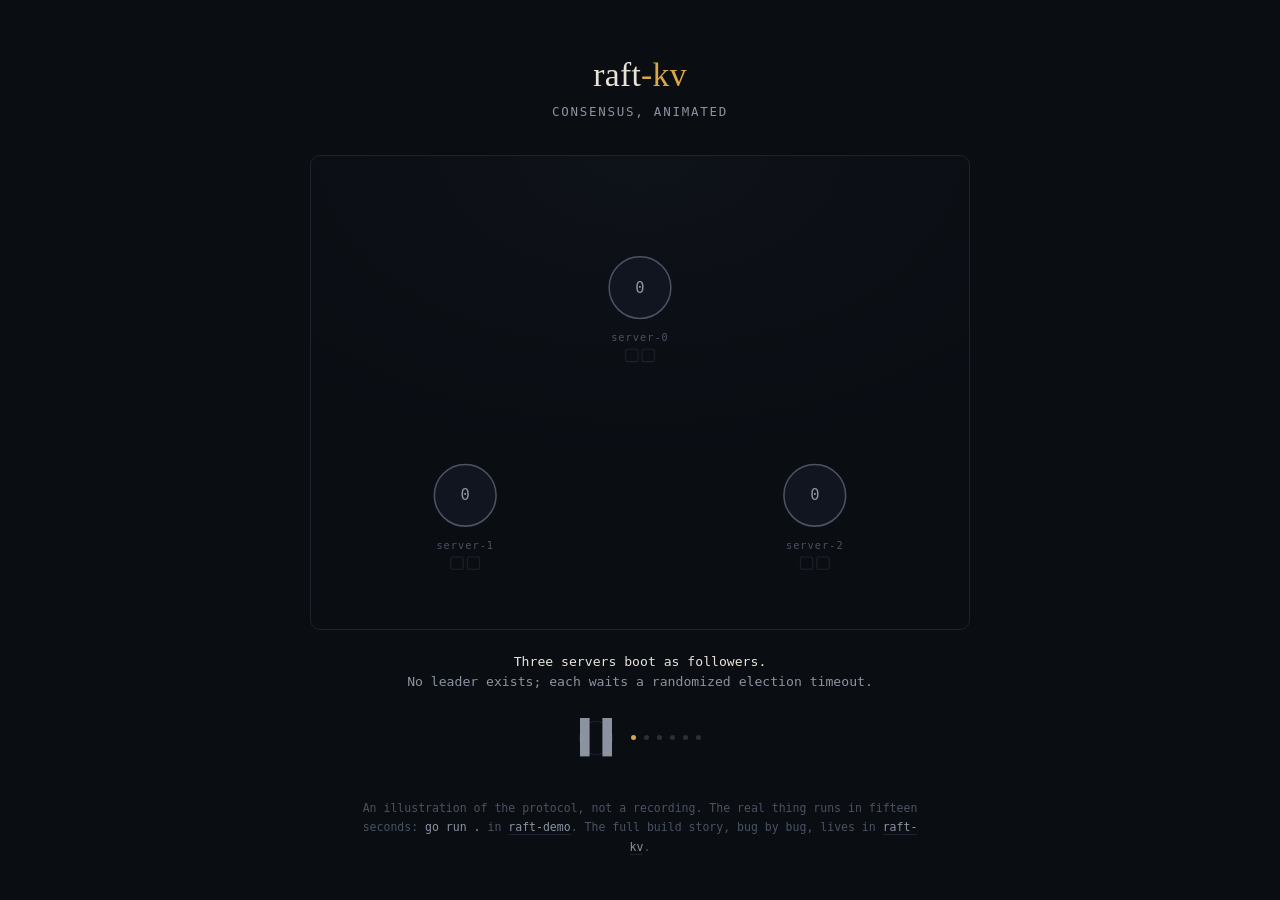
==== docs/index.html @ 9b370d71 "Add animated illustration page for GitHub Pages docs/index.html is a self-contained page (SVG, CSS, " ====
<!doctype html>
<html lang="en">
<head>
<meta charset="utf-8">
<meta name="viewport" content="width=device-width, initial-scale=1">
<title>raft-kv · consensus, animated</title>
<meta name="description" content="An animated illustration of the raft-kv project: leader election, log replication, failure, and recovery.">
<link rel="icon" href="data:image/svg+xml,%3Csvg xmlns='http://www.w3.org/2000/svg' viewBox='0 0 32 32'%3E%3Ccircle cx='16' cy='16' r='10' fill='none' stroke='%23d9a648' stroke-width='3'/%3E%3C/svg%3E">
<style>
  :root {
    --bg: #0a0d12;
    --ink: #e8e3d9;
    --muted: #8b93a1;
    --faint: #4a5361;
    --line: #1d232e;
    --gold: #d9a648;
    --blue: #7aa2c9;
    --red: #c96a5e;
    --serif: 'Charter', 'Iowan Old Style', 'Palatino', Georgia, serif;
    --mono: ui-monospace, 'SF Mono', 'Menlo', 'Cascadia Code', monospace;
  }
  * { margin: 0; padding: 0; box-sizing: border-box; }
  html { background: var(--bg); }
  body {
    min-height: 100vh;
    display: flex; flex-direction: column; align-items: center;
    color: var(--ink);
    font-family: var(--serif);
    padding: 3.5rem 1.25rem 2rem;
  }
  header { text-align: center; margin-bottom: 2.25rem; }
  h1 {
    font-size: 2.1rem; font-weight: 500; letter-spacing: .01em;
  }
  h1 .kv { color: var(--gold); }
  .sub {
    margin-top: .6rem;
    font-family: var(--mono); font-size: .78rem;
    color: var(--muted); letter-spacing: .14em; text-transform: uppercase;
  }
  main { width: 100%; max-width: 660px; }
  figure {
    border: 1px solid var(--line); border-radius: 10px;
    background: radial-gradient(120% 100% at 50% 0%, #0e1219 0%, var(--bg) 70%);
    overflow: hidden;
  }
  svg { display: block; width: 100%; height: auto; }

  #narration {
    font-family: var(--mono); font-size: .82rem; line-height: 1.55;
    color: var(--muted);
    min-height: 3.9em;
    margin: 1.4rem .25rem 0;
    text-align: center;
    transition: opacity .35s ease;
  }
  #narration strong { color: var(--ink); font-weight: 500; }

  #controls {
    display: flex; align-items: center; justify-content: center;
    gap: 1.1rem; margin-top: 1.1rem;
  }
  #playpause {
    appearance: none; background: none;
    border: 1px solid var(--line); border-radius: 999px;
    width: 34px; height: 34px; cursor: pointer;
    color: var(--muted); display: grid; place-items: center;
    transition: color .2s, border-color .2s;
  }
  #playpause:hover { color: var(--ink); border-color: var(--faint); }
  #scenes { display: flex; gap: .5rem; }
  .scene-dot {
    width: 5px; height: 5px; border-radius: 50%;
    background: var(--faint); opacity: .5; transition: all .3s;
  }
  .scene-dot.on { background: var(--gold); opacity: 1; }

  footer {
    margin-top: 2.75rem; max-width: 560px; text-align: center;
    font-family: var(--mono); font-size: .72rem; line-height: 1.7;
    color: var(--faint);
  }
  footer a { color: var(--muted); text-decoration: none; border-bottom: 1px solid var(--line); }
  footer a:hover { color: var(--ink); }
  footer code { color: var(--muted); }

  /* ---- stage ---- */
  text { font-family: var(--mono); }
  .node circle.body {
    fill: #101520; stroke: var(--faint); stroke-width: 1.5;
    transition: stroke .4s, fill .4s, opacity .4s;
  }
  .node .term { fill: var(--muted); font-size: 15px; transition: fill .4s; }
  .node .name { fill: var(--faint); font-size: 10px; letter-spacing: .1em; }
  .node.candidate circle.body { stroke: var(--gold); stroke-dasharray: 4 5; }
  .node.leader circle.body { stroke: var(--gold); stroke-width: 2; fill: #1a1610; }
  .node.leader .term { fill: var(--gold); }
  .node.dead { opacity: .28; }
  .node.dead circle.body { stroke: var(--red); stroke-dasharray: 2 4; }

  .slot {
    fill: none; stroke: var(--line); stroke-width: 1;
    transition: fill .5s, stroke .5s;
  }
  .slot.appended { stroke: var(--muted); }
  .slot.committed { fill: var(--gold); stroke: var(--gold); fill-opacity: .85; }

  .pulse {
    fill: none; stroke: var(--gold); stroke-width: 1;
    animation: pulse 1.4s ease-out forwards;
    pointer-events: none;
  }
  @keyframes pulse {
    from { r: 30; opacity: .45; }
    to   { r: 58; opacity: 0; }
  }
  .flash-red circle.body { stroke: var(--red) !important; }
</style>
</head>
<body>

<header>
  <h1>raft<span class="kv">-kv</span></h1>
  <p class="sub">consensus, animated</p>
</header>

<main>
  <figure aria-label="Animated diagram of a three-server Raft cluster">
    <svg id="stage" viewBox="0 0 640 460" role="img"></svg>
  </figure>
  <p id="narration" aria-live="polite"></p>
  <div id="controls">
    <button id="playpause" aria-label="Pause animation"></button>
    <div id="scenes" aria-hidden="true"></div>
  </div>
</main>

<footer>
  <p>An illustration of the protocol, not a recording. The real thing runs
  in fifteen seconds: <code>go&nbsp;run&nbsp;.</code> in
  <a href="https://github.com/DahalAb1/raft-demo">raft-demo</a>.
  The full build story, bug by bug, lives in
  <a href="https://github.com/DahalAb1/raft-kv">raft-kv</a>.</p>
</footer>

<script>
"use strict";
const SVG = "http://www.w3.org/2000/svg";
const stage = document.getElementById("stage");
const narration = document.getElementById("narration");
const btn = document.getElementById("playpause");
const sceneBox = document.getElementById("scenes");

const N_SCENES = 6;
const NODES = [
  { name: "server-0", x: 320, y: 128 },
  { name: "server-1", x: 150, y: 330 },
  { name: "server-2", x: 490, y: 330 },
];
const CLIENT = { x: 36, y: 128 };

function el(tag, attrs, parent) {
  const e = document.createElementNS(SVG, tag);
  for (const k in attrs) e.setAttribute(k, attrs[k]);
  (parent || stage).appendChild(e);
  return e;
}

/* ---- build the scene ---- */
const nodes = NODES.map((n, i) => {
  const g = el("g", { class: "node" });
  el("circle", { class: "body", cx: n.x, cy: n.y, r: 30 }, g);
  const term = el("text", { class: "term", x: n.x, y: n.y + 5, "text-anchor": "middle" }, g);
  term.textContent = "0";
  const name = el("text", { class: "name", x: n.x, y: n.y + 52, "text-anchor": "middle" }, g);
  name.textContent = n.name;
  const slots = [];
  for (let s = 0; s < 2; s++) {
    slots.push(el("rect", {
      class: "slot", x: n.x - 14 + s * 16, y: n.y + 60, width: 12, height: 12, rx: 2,
    }, g));
  }
  return { ...n, g, termEl: term, slots, id: i };
});

/* ---- state helpers ---- */
function setRole(i, role) { nodes[i].g.setAttribute("class", "node " + role); }
function setTerm(i, t) { nodes[i].termEl.textContent = t; }
function setSlot(i, s, state) { nodes[i].slots[s].setAttribute("class", "slot " + state); }
function resetAll() {
  nodes.forEach((n, i) => {
    setRole(i, ""); setTerm(i, 0);
    n.slots.forEach((_, s) => setSlot(i, s, ""));
  });
}
function pulse(i) {
  const p = el("circle", { class: "pulse", cx: nodes[i].x, cy: nodes[i].y, r: 30 });
  setTimeout(() => p.remove(), 1500);
}

/* ---- timing, pause, reduced motion ---- */
let paused = false;
const reduced = matchMedia("(prefers-reduced-motion: reduce)").matches;
function drawButton() {
  btn.innerHTML = paused
    ? '<svg width="11" height="12" viewBox="0 0 11 12"><path d="M1 1 L10 6 L1 11 Z" fill="currentColor"/></svg>'
    : '<svg width="10" height="12" viewBox="0 0 10 12"><rect width="3" height="12" fill="currentColor"/><rect x="7" width="3" height="12" fill="currentColor"/></svg>';
  btn.setAttribute("aria-label", paused ? "Play animation" : "Pause animation");
}
btn.addEventListener("click", () => { paused = !paused; drawButton(); });
if (reduced) paused = true;
drawButton();

const frame = () => new Promise(requestAnimationFrame);
async function gate() { while (paused) await frame(); }
async function sleep(ms) {
  await gate();
  const t0 = performance.now();
  let elapsed = 0, last = t0;
  while (elapsed < ms) {
    await frame();
    const now = performance.now();
    if (!paused) elapsed += now - last;
    last = now;
  }
}

/* ---- message dots ---- */
async function dot(from, to, opts = {}) {
  const d = el("circle", {
    r: opts.big ? 5.5 : 4,
    fill: opts.color || "var(--blue)",
    cx: from.x, cy: from.y, opacity: 0,
  });
  const dur = opts.dur || 620;
  const t0 = performance.now();
  let p = 0, last = t0;
  while (p < 1) {
    await frame();
    const now = performance.now();
    if (!paused) p = Math.min(1, p + (now - last) / dur);
    last = now;
    const e = p < .5 ? 2 * p * p : 1 - Math.pow(-2 * p + 2, 2) / 2; // easeInOutQuad
    d.setAttribute("cx", from.x + (to.x - from.x) * e);
    d.setAttribute("cy", from.y + (to.y - from.y) * e);
    d.setAttribute("opacity", Math.min(1, Math.min(p, 1 - p) * 8));
  }
  d.remove();
}
const toAll = (from, others, opts) => Promise.all(others.map(i => dot(from, nodes[i], opts)));

/* ---- narration & progress ---- */
const dots = [];
for (let i = 0; i < N_SCENES; i++) {
  const d = document.createElement("div");
  d.className = "scene-dot"; sceneBox.appendChild(d); dots.push(d);
}
async function narrate(html, sceneIdx) {
  narration.style.opacity = 0;
  await sleep(320);
  narration.innerHTML = html;
  if (sceneIdx !== undefined) dots.forEach((d, i) => d.className = "scene-dot" + (i <= sceneIdx ? " on" : ""));
  narration.style.opacity = 1;
}

/* ---- heartbeats during "idle" stretches ---- */
async function heartbeats(leader, others, rounds) {
  for (let r = 0; r < rounds; r++) {
    pulse(leader);
    await toAll(nodes[leader], others, { dur: 480 });
    await sleep(420);
  }
}

/* ---- the six scenes ---- */
async function run() {
  for (;;) {
    resetAll();

    await narrate("<strong>Three servers boot as followers.</strong><br>No leader exists; each waits a randomized election timeout.", 0);
    await sleep(2600);

    await narrate("<strong>server-0's timer fires first.</strong><br>It becomes a candidate for term 1 and asks the others for votes.", 1);
    setRole(0, "candidate"); setTerm(0, 1); pulse(0);
    await sleep(700);
    await toAll(nodes[0], [1, 2]);
    setTerm(1, 1); setTerm(2, 1);
    await Promise.all([dot(nodes[1], nodes[0]), dot(nodes[2], nodes[0])]);
    setRole(0, "leader");
    await narrate("<strong>A majority votes yes: server-0 leads term 1.</strong><br>Heartbeats now keep the followers' timers quiet.", 1);
    await heartbeats(0, [1, 2], 2);

    await narrate('<strong>A client writes: Put("answer", "42", version 0).</strong><br>The leader appends the entry and replicates it.', 2);
    await dot(CLIENT, nodes[0], { color: "var(--gold)", big: true });
    setSlot(0, 0, "appended");
    await sleep(350);
    await toAll(nodes[0], [1, 2]);
    setSlot(1, 0, "appended"); setSlot(2, 0, "appended");
    await Promise.all([dot(nodes[1], nodes[0]), dot(nodes[2], nodes[0])]);
    [0, 1, 2].forEach(i => setSlot(i, 0, "committed"));
    await narrate("<strong>A majority holds the entry: it is committed.</strong><br>Only now is it applied and the client answered OK.", 2);
    await dot(nodes[0], CLIENT, { color: "var(--gold)", big: true });
    await sleep(1400);

    await narrate('<strong>A second write still claims version 0.</strong><br>The key is at version 1 now: the store refuses with ErrVersion.', 3);
    await dot(CLIENT, nodes[0], { color: "var(--gold)", big: true });
    nodes[0].g.classList.add("flash-red");
    await sleep(600);
    nodes[0].g.classList.remove("flash-red");
    await dot(nodes[0], CLIENT, { color: "var(--red)", big: true });
    await narrate("Versioned writes are compare-and-swap: a stale write is<br>rejected instead of silently clobbering newer state.", 3);
    await sleep(2300);

    await narrate("<strong>The leader dies.</strong><br>Heartbeats stop; the survivors' election timers start draining.", 4);
    setRole(0, "dead");
    await sleep(2000);
    setRole(1, "candidate"); setTerm(1, 2); pulse(1);
    await narrate("<strong>server-1 times out first and campaigns for term 2.</strong><br>Two of three servers are a majority; the cluster moves on.", 4);
    await dot(nodes[1], nodes[2]);
    setTerm(2, 2);
    await dot(nodes[2], nodes[1]);
    setRole(1, "leader");
    await narrate("<strong>server-1 leads term 2. The data survived:</strong><br>the committed entry lives on a majority, so no election can lose it.", 4);
    await heartbeats(1, [2], 2);

    await narrate("<strong>The dead server restarts from its own disk.</strong><br>Term, vote, and log were persisted before every reply it ever sent.", 5);
    setRole(0, ""); setTerm(0, 2);
    await sleep(900);
    await dot(nodes[1], nodes[0]);
    setSlot(0, 1, "appended"); setSlot(1, 1, "appended"); setSlot(2, 1, "appended");
    await dot(nodes[0], nodes[1]);
    [0, 1, 2].forEach(i => setSlot(i, 1, "committed"));
    await narrate("<strong>It replays the log and catches up as a follower.</strong><br>One crash, one election, one restart; the store never lied.", 5);
    await heartbeats(1, [0, 2], 2);
    await sleep(1800);

    await narrate("Replaying from the top.");
    await sleep(1200);
  }
}
run();
</script>
</body>
</html>
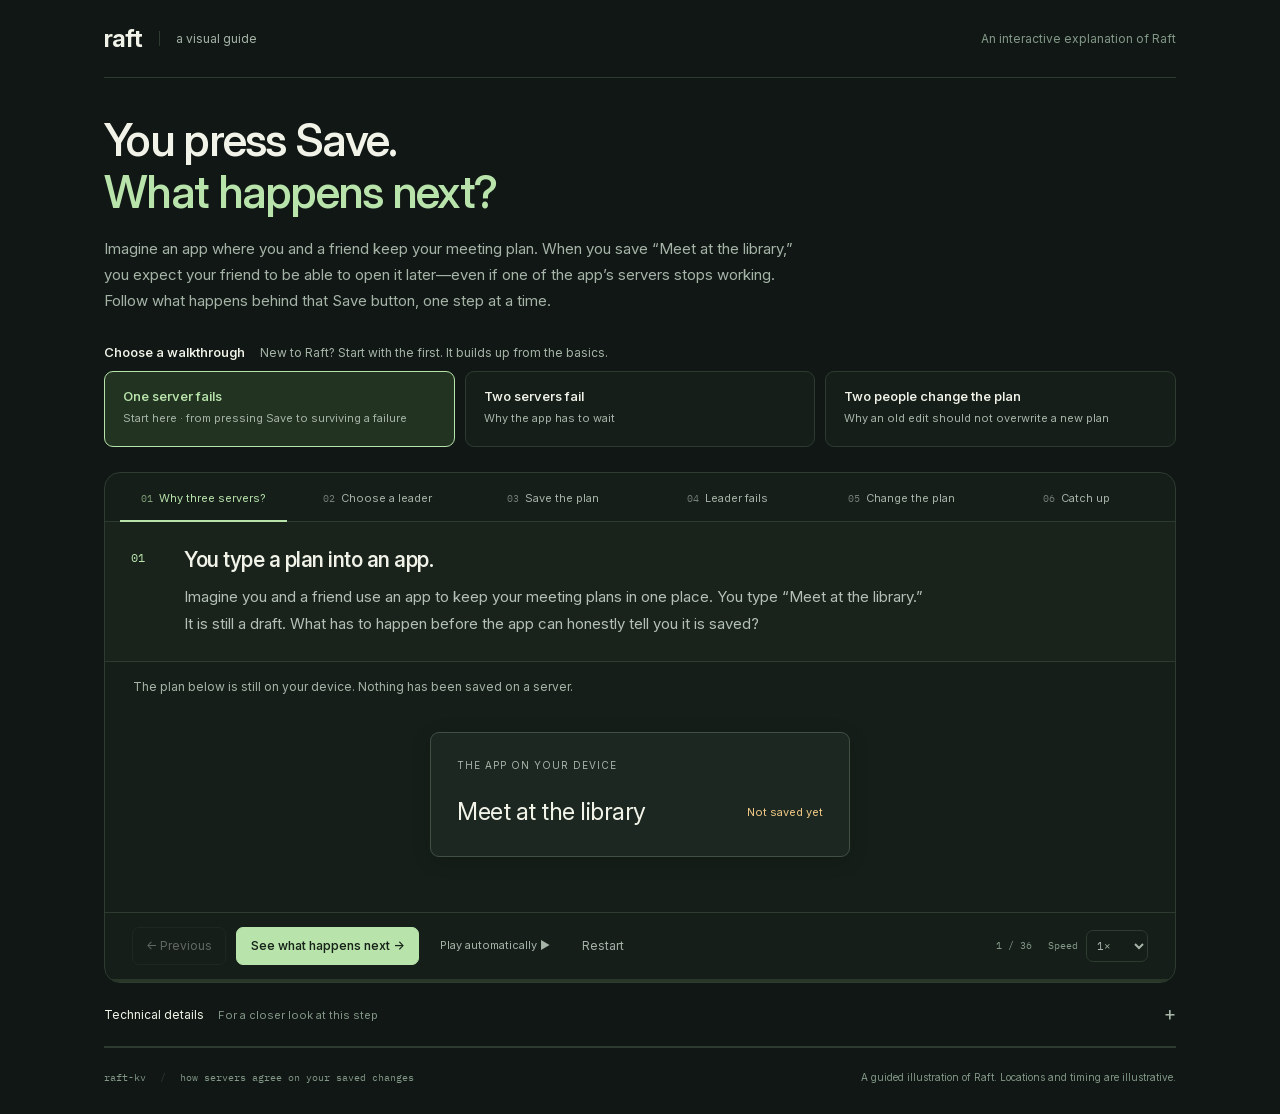
==== commit 9e70867d: "Redesigned Raft demo page with progressive walkthrough" ====
--- a/docs/index.html
+++ b/docs/index.html
@@ -3,342 +3,64 @@
 <head>
 <meta charset="utf-8">
 <meta name="viewport" content="width=device-width, initial-scale=1">
-<title>raft-kv · consensus, animated</title>
-<meta name="description" content="An animated illustration of the raft-kv project: leader election, log replication, failure, and recovery.">
-<link rel="icon" href="data:image/svg+xml,%3Csvg xmlns='http://www.w3.org/2000/svg' viewBox='0 0 32 32'%3E%3Ccircle cx='16' cy='16' r='10' fill='none' stroke='%23d9a648' stroke-width='3'/%3E%3C/svg%3E">
-<style>
-  :root {
-    --bg: #0a0d12;
-    --ink: #e8e3d9;
-    --muted: #8b93a1;
-    --faint: #4a5361;
-    --line: #1d232e;
-    --gold: #d9a648;
-    --blue: #7aa2c9;
-    --red: #c96a5e;
-    --serif: 'Charter', 'Iowan Old Style', 'Palatino', Georgia, serif;
-    --mono: ui-monospace, 'SF Mono', 'Menlo', 'Cascadia Code', monospace;
-  }
-  * { margin: 0; padding: 0; box-sizing: border-box; }
-  html { background: var(--bg); }
-  body {
-    min-height: 100vh;
-    display: flex; flex-direction: column; align-items: center;
-    color: var(--ink);
-    font-family: var(--serif);
-    padding: 3.5rem 1.25rem 2rem;
-  }
-  header { text-align: center; margin-bottom: 2.25rem; }
-  h1 {
-    font-size: 2.1rem; font-weight: 500; letter-spacing: .01em;
-  }
-  h1 .kv { color: var(--gold); }
-  .sub {
-    margin-top: .6rem;
-    font-family: var(--mono); font-size: .78rem;
-    color: var(--muted); letter-spacing: .14em; text-transform: uppercase;
-  }
-  main { width: 100%; max-width: 660px; }
-  figure {
-    border: 1px solid var(--line); border-radius: 10px;
-    background: radial-gradient(120% 100% at 50% 0%, #0e1219 0%, var(--bg) 70%);
-    overflow: hidden;
-  }
-  svg { display: block; width: 100%; height: auto; }
-
-  #narration {
-    font-family: var(--mono); font-size: .82rem; line-height: 1.55;
-    color: var(--muted);
-    min-height: 3.9em;
-    margin: 1.4rem .25rem 0;
-    text-align: center;
-    transition: opacity .35s ease;
-  }
-  #narration strong { color: var(--ink); font-weight: 500; }
-
-  #controls {
-    display: flex; align-items: center; justify-content: center;
-    gap: 1.1rem; margin-top: 1.1rem;
-  }
-  #playpause {
-    appearance: none; background: none;
-    border: 1px solid var(--line); border-radius: 999px;
-    width: 34px; height: 34px; cursor: pointer;
-    color: var(--muted); display: grid; place-items: center;
-    transition: color .2s, border-color .2s;
-  }
-  #playpause:hover { color: var(--ink); border-color: var(--faint); }
-  #scenes { display: flex; gap: .5rem; }
-  .scene-dot {
-    width: 5px; height: 5px; border-radius: 50%;
-    background: var(--faint); opacity: .5; transition: all .3s;
-  }
-  .scene-dot.on { background: var(--gold); opacity: 1; }
-
-  footer {
-    margin-top: 2.75rem; max-width: 560px; text-align: center;
-    font-family: var(--mono); font-size: .72rem; line-height: 1.7;
-    color: var(--faint);
-  }
-  footer a { color: var(--muted); text-decoration: none; border-bottom: 1px solid var(--line); }
-  footer a:hover { color: var(--ink); }
-  footer code { color: var(--muted); }
-
-  /* ---- stage ---- */
-  text { font-family: var(--mono); }
-  .node circle.body {
-    fill: #101520; stroke: var(--faint); stroke-width: 1.5;
-    transition: stroke .4s, fill .4s, opacity .4s;
-  }
-  .node .term { fill: var(--muted); font-size: 15px; transition: fill .4s; }
-  .node .name { fill: var(--faint); font-size: 10px; letter-spacing: .1em; }
-  .node.candidate circle.body { stroke: var(--gold); stroke-dasharray: 4 5; }
-  .node.leader circle.body { stroke: var(--gold); stroke-width: 2; fill: #1a1610; }
-  .node.leader .term { fill: var(--gold); }
-  .node.dead { opacity: .28; }
-  .node.dead circle.body { stroke: var(--red); stroke-dasharray: 2 4; }
-
-  .slot {
-    fill: none; stroke: var(--line); stroke-width: 1;
-    transition: fill .5s, stroke .5s;
-  }
-  .slot.appended { stroke: var(--muted); }
-  .slot.committed { fill: var(--gold); stroke: var(--gold); fill-opacity: .85; }
-
-  .pulse {
-    fill: none; stroke: var(--gold); stroke-width: 1;
-    animation: pulse 1.4s ease-out forwards;
-    pointer-events: none;
-  }
-  @keyframes pulse {
-    from { r: 30; opacity: .45; }
-    to   { r: 58; opacity: 0; }
-  }
-  .flash-red circle.body { stroke: var(--red) !important; }
-</style>
+<meta name="theme-color" content="#101714">
+<meta name="description" content="Can your saved meeting plan survive a server failure? Follow Raft through leader election, agreement, failure, and recovery.">
+<title>Raft — will your saved plan survive?</title>
+<link rel="icon" href="./assets/favicon.svg" type="image/svg+xml">
+<link rel="preload" href="./assets/inter-variable.woff2" as="font" type="font/woff2" crossorigin>
+<link rel="stylesheet" href="./style.css">
+<script type="module" src="./app.mjs"></script>
 </head>
 <body>
+<a class="skip-link" href="#demo">Skip to the demo</a>
+<div class="page">
+<header class="masthead">
+<a class="wordmark" href="#" aria-label="Raft, back to top">raft<span class="wordmark-sub">a visual guide</span></a>
+<span class="masthead-note">An interactive explanation of Raft</span>
+</header>
+<main>
+<section class="intro" aria-labelledby="page-title">
+<div><h1 id="page-title">You press Save.<br><span>What happens next?</span></h1>
+<p class="intro-copy">Imagine an app where you and a friend keep your meeting plan. When you save “Meet at the library,” you expect your friend to be able to open it later—even if one of the app’s servers stops working. Follow what happens behind that Save button, one step at a time.</p></div>
+</section>
+<section class="scenario-picker" aria-labelledby="scenario-title">
+<div class="scenario-picker-heading"><h2 id="scenario-title">Choose a walkthrough</h2><p>New to Raft? Start with the first. It builds up from the basics.</p></div>
+<div class="scenario-options">
+<button class="scenario-option" data-scenario="story" aria-pressed="true"><span>One server fails</span><small>Start here · from pressing Save to surviving a failure</small></button>
+<button class="scenario-option" data-scenario="quorum" aria-pressed="false"><span>Two servers fail</span><small>Why the app has to wait</small></button>
+<button class="scenario-option" data-scenario="version" aria-pressed="false"><span>Two people change the plan</span><small>Why an old edit should not overwrite a new plan</small></button>
+</div>
+</section>
+<section id="demo" class="demo" aria-label="Interactive three-server Raft demonstration">
+<nav class="chapters" id="chapters" aria-label="Story chapters"></nav>
+<div class="story-copy" aria-live="polite" aria-atomic="true">
+<div class="step-number" id="step-number">01</div>
+<div class="story-text"><h2 id="step-title">You type a plan into an app.</h2><p id="step-text">Imagine you and a friend use an app to keep your meeting plans in one place. You type “Meet at the library.” It is still a draft. What has to happen before the app can honestly tell you it is saved?</p></div>
+<div class="agreement" id="agreement"><span id="agreement-label">MAJORITY RULE</span><strong id="agreement-value">2 of 3</strong><span id="agreement-note">servers must agree</span></div>
+</div>
+<div class="stage-top"><div class="scenario-heading"><span class="stage-label" id="scenario-label">MEET THE SERVERS</span><button id="back-to-story" class="back-to-story" hidden>← Back to story</button></div><span class="availability" id="availability">3 of 3 online · majority needs 2</span></div>
+<p class="reading-guide" id="reading-guide">The plan below is still on your device. Nothing has been saved on a server.</p>
+<div class="network" id="network" aria-label="Three servers in illustrative locations">
+<img class="map" src="./assets/map.svg" alt="" aria-hidden="true">
+<div class="client" id="client"><span class="client-label">THE APP ON YOUR DEVICE</span><span class="client-request" id="client-request">Meet at the library</span><span class="client-status" id="client-status">Not saved yet</span></div>
+<svg class="connections" id="connections" aria-hidden="true"><defs><marker id="arrow" viewBox="0 0 10 10" refX="8" refY="5" markerWidth="6" markerHeight="6" orient="auto-start-reverse"><path d="M 0 1 L 8 5 L 0 9" fill="none" stroke="currentColor" stroke-width="1.5"/></marker></defs><g id="routes"></g></svg>
+<div class="servers" id="servers"></div>
+<div class="message-caption" id="message-caption" aria-hidden="true"></div>
+</div>
+<div class="playback">
+<div class="playback-buttons"><button class="icon-button" id="previous" aria-label="Previous step" title="Previous step">← Previous</button><button class="primary-button" id="next" aria-label="Next step">See what happens next →</button><button class="text-button" id="play">Play automatically <span aria-hidden="true">▶</span></button><button class="text-button" id="restart">Restart</button></div>
+<div class="playback-meta"><span id="position"></span><label class="speed-label">Speed <select id="speed" aria-label="Playback speed"><option value="1">1×</option><option value="1.5">1.5×</option><option value="2">2×</option></select></label></div>
+</div>
+<div class="timeline" id="timeline" role="progressbar" aria-label="Story progress" aria-valuemin="0" aria-valuemax="100" aria-valuenow="0"><div id="progress"></div></div>
+<noscript><p class="noscript">This guided demo needs JavaScript. Servers first elect a leader. Two of three servers must agree before a new plan is confirmed. After a leader fails, the other two elect a replacement; the returning server catches up from the agreed log.</p></noscript>
+</section>
+<details class="technical" id="technical">
+<summary>Technical details <span>For a closer look at this step</span><b aria-hidden="true">+</b></summary>
+<div class="technical-content"><p id="technical-note"></p><div class="log-grid" id="logs"></div><p class="log-legend"><span class="log-sample stored"></span>Stored, not applied <span class="log-sample applied"></span>Applied to this server’s value</p></div>
+</details>
 
-<header>
-  <h1>raft<span class="kv">-kv</span></h1>
-  <p class="sub">consensus, animated</p>
-</header>
-
-<main>
-  <figure aria-label="Animated diagram of a three-server Raft cluster">
-    <svg id="stage" viewBox="0 0 640 460" role="img"></svg>
-  </figure>
-  <p id="narration" aria-live="polite"></p>
-  <div id="controls">
-    <button id="playpause" aria-label="Pause animation"></button>
-    <div id="scenes" aria-hidden="true"></div>
-  </div>
 </main>
-
-<footer>
-  <p>An illustration of the protocol, not a recording. The real thing runs
-  in fifteen seconds: <code>go&nbsp;run&nbsp;.</code> in
-  <a href="https://github.com/DahalAb1/raft-demo">raft-demo</a>.
-  The full build story, bug by bug, lives in
-  <a href="https://github.com/DahalAb1/raft-kv">raft-kv</a>.</p>
-</footer>
-
-<script>
-"use strict";
-const SVG = "http://www.w3.org/2000/svg";
-const stage = document.getElementById("stage");
-const narration = document.getElementById("narration");
-const btn = document.getElementById("playpause");
-const sceneBox = document.getElementById("scenes");
-
-const N_SCENES = 6;
-const NODES = [
-  { name: "server-0", x: 320, y: 128 },
-  { name: "server-1", x: 150, y: 330 },
-  { name: "server-2", x: 490, y: 330 },
-];
-const CLIENT = { x: 36, y: 128 };
-
-function el(tag, attrs, parent) {
-  const e = document.createElementNS(SVG, tag);
-  for (const k in attrs) e.setAttribute(k, attrs[k]);
-  (parent || stage).appendChild(e);
-  return e;
-}
-
-/* ---- build the scene ---- */
-const nodes = NODES.map((n, i) => {
-  const g = el("g", { class: "node" });
-  el("circle", { class: "body", cx: n.x, cy: n.y, r: 30 }, g);
-  const term = el("text", { class: "term", x: n.x, y: n.y + 5, "text-anchor": "middle" }, g);
-  term.textContent = "0";
-  const name = el("text", { class: "name", x: n.x, y: n.y + 52, "text-anchor": "middle" }, g);
-  name.textContent = n.name;
-  const slots = [];
-  for (let s = 0; s < 2; s++) {
-    slots.push(el("rect", {
-      class: "slot", x: n.x - 14 + s * 16, y: n.y + 60, width: 12, height: 12, rx: 2,
-    }, g));
-  }
-  return { ...n, g, termEl: term, slots, id: i };
-});
-
-/* ---- state helpers ---- */
-function setRole(i, role) { nodes[i].g.setAttribute("class", "node " + role); }
-function setTerm(i, t) { nodes[i].termEl.textContent = t; }
-function setSlot(i, s, state) { nodes[i].slots[s].setAttribute("class", "slot " + state); }
-function resetAll() {
-  nodes.forEach((n, i) => {
-    setRole(i, ""); setTerm(i, 0);
-    n.slots.forEach((_, s) => setSlot(i, s, ""));
-  });
-}
-function pulse(i) {
-  const p = el("circle", { class: "pulse", cx: nodes[i].x, cy: nodes[i].y, r: 30 });
-  setTimeout(() => p.remove(), 1500);
-}
-
-/* ---- timing, pause, reduced motion ---- */
-let paused = false;
-const reduced = matchMedia("(prefers-reduced-motion: reduce)").matches;
-function drawButton() {
-  btn.innerHTML = paused
-    ? '<svg width="11" height="12" viewBox="0 0 11 12"><path d="M1 1 L10 6 L1 11 Z" fill="currentColor"/></svg>'
-    : '<svg width="10" height="12" viewBox="0 0 10 12"><rect width="3" height="12" fill="currentColor"/><rect x="7" width="3" height="12" fill="currentColor"/></svg>';
-  btn.setAttribute("aria-label", paused ? "Play animation" : "Pause animation");
-}
-btn.addEventListener("click", () => { paused = !paused; drawButton(); });
-if (reduced) paused = true;
-drawButton();
-
-const frame = () => new Promise(requestAnimationFrame);
-async function gate() { while (paused) await frame(); }
-async function sleep(ms) {
-  await gate();
-  const t0 = performance.now();
-  let elapsed = 0, last = t0;
-  while (elapsed < ms) {
-    await frame();
-    const now = performance.now();
-    if (!paused) elapsed += now - last;
-    last = now;
-  }
-}
-
-/* ---- message dots ---- */
-async function dot(from, to, opts = {}) {
-  const d = el("circle", {
-    r: opts.big ? 5.5 : 4,
-    fill: opts.color || "var(--blue)",
-    cx: from.x, cy: from.y, opacity: 0,
-  });
-  const dur = opts.dur || 620;
-  const t0 = performance.now();
-  let p = 0, last = t0;
-  while (p < 1) {
-    await frame();
-    const now = performance.now();
-    if (!paused) p = Math.min(1, p + (now - last) / dur);
-    last = now;
-    const e = p < .5 ? 2 * p * p : 1 - Math.pow(-2 * p + 2, 2) / 2; // easeInOutQuad
-    d.setAttribute("cx", from.x + (to.x - from.x) * e);
-    d.setAttribute("cy", from.y + (to.y - from.y) * e);
-    d.setAttribute("opacity", Math.min(1, Math.min(p, 1 - p) * 8));
-  }
-  d.remove();
-}
-const toAll = (from, others, opts) => Promise.all(others.map(i => dot(from, nodes[i], opts)));
-
-/* ---- narration & progress ---- */
-const dots = [];
-for (let i = 0; i < N_SCENES; i++) {
-  const d = document.createElement("div");
-  d.className = "scene-dot"; sceneBox.appendChild(d); dots.push(d);
-}
-async function narrate(html, sceneIdx) {
-  narration.style.opacity = 0;
-  await sleep(320);
-  narration.innerHTML = html;
-  if (sceneIdx !== undefined) dots.forEach((d, i) => d.className = "scene-dot" + (i <= sceneIdx ? " on" : ""));
-  narration.style.opacity = 1;
-}
-
-/* ---- heartbeats during "idle" stretches ---- */
-async function heartbeats(leader, others, rounds) {
-  for (let r = 0; r < rounds; r++) {
-    pulse(leader);
-    await toAll(nodes[leader], others, { dur: 480 });
-    await sleep(420);
-  }
-}
-
-/* ---- the six scenes ---- */
-async function run() {
-  for (;;) {
-    resetAll();
-
-    await narrate("<strong>Three servers boot as followers.</strong><br>No leader exists; each waits a randomized election timeout.", 0);
-    await sleep(2600);
-
-    await narrate("<strong>server-0's timer fires first.</strong><br>It becomes a candidate for term 1 and asks the others for votes.", 1);
-    setRole(0, "candidate"); setTerm(0, 1); pulse(0);
-    await sleep(700);
-    await toAll(nodes[0], [1, 2]);
-    setTerm(1, 1); setTerm(2, 1);
-    await Promise.all([dot(nodes[1], nodes[0]), dot(nodes[2], nodes[0])]);
-    setRole(0, "leader");
-    await narrate("<strong>A majority votes yes: server-0 leads term 1.</strong><br>Heartbeats now keep the followers' timers quiet.", 1);
-    await heartbeats(0, [1, 2], 2);
-
-    await narrate('<strong>A client writes: Put("answer", "42", version 0).</strong><br>The leader appends the entry and replicates it.', 2);
-    await dot(CLIENT, nodes[0], { color: "var(--gold)", big: true });
-    setSlot(0, 0, "appended");
-    await sleep(350);
-    await toAll(nodes[0], [1, 2]);
-    setSlot(1, 0, "appended"); setSlot(2, 0, "appended");
-    await Promise.all([dot(nodes[1], nodes[0]), dot(nodes[2], nodes[0])]);
-    [0, 1, 2].forEach(i => setSlot(i, 0, "committed"));
-    await narrate("<strong>A majority holds the entry: it is committed.</strong><br>Only now is it applied and the client answered OK.", 2);
-    await dot(nodes[0], CLIENT, { color: "var(--gold)", big: true });
-    await sleep(1400);
-
-    await narrate('<strong>A second write still claims version 0.</strong><br>The key is at version 1 now: the store refuses with ErrVersion.', 3);
-    await dot(CLIENT, nodes[0], { color: "var(--gold)", big: true });
-    nodes[0].g.classList.add("flash-red");
-    await sleep(600);
-    nodes[0].g.classList.remove("flash-red");
-    await dot(nodes[0], CLIENT, { color: "var(--red)", big: true });
-    await narrate("Versioned writes are compare-and-swap: a stale write is<br>rejected instead of silently clobbering newer state.", 3);
-    await sleep(2300);
-
-    await narrate("<strong>The leader dies.</strong><br>Heartbeats stop; the survivors' election timers start draining.", 4);
-    setRole(0, "dead");
-    await sleep(2000);
-    setRole(1, "candidate"); setTerm(1, 2); pulse(1);
-    await narrate("<strong>server-1 times out first and campaigns for term 2.</strong><br>Two of three servers are a majority; the cluster moves on.", 4);
-    await dot(nodes[1], nodes[2]);
-    setTerm(2, 2);
-    await dot(nodes[2], nodes[1]);
-    setRole(1, "leader");
-    await narrate("<strong>server-1 leads term 2. The data survived:</strong><br>the committed entry lives on a majority, so no election can lose it.", 4);
-    await heartbeats(1, [2], 2);
-
-    await narrate("<strong>The dead server restarts from its own disk.</strong><br>Term, vote, and log were persisted before every reply it ever sent.", 5);
-    setRole(0, ""); setTerm(0, 2);
-    await sleep(900);
-    await dot(nodes[1], nodes[0]);
-    setSlot(0, 1, "appended"); setSlot(1, 1, "appended"); setSlot(2, 1, "appended");
-    await dot(nodes[0], nodes[1]);
-    [0, 1, 2].forEach(i => setSlot(i, 1, "committed"));
-    await narrate("<strong>It replays the log and catches up as a follower.</strong><br>One crash, one election, one restart; the store never lied.", 5);
-    await heartbeats(1, [0, 2], 2);
-    await sleep(1800);
-
-    await narrate("Replaying from the top.");
-    await sleep(1200);
-  }
-}
-run();
-</script>
+<footer><span>raft-kv <span class="footer-separator">/</span> how servers agree on your saved changes</span><p>A guided illustration of Raft. Locations and timing are illustrative.</p></footer>
+</div>
 </body>
 </html>
--- a/docs/style.css
+++ b/docs/style.css
@@ -0,0 +1,165 @@
+@font-face{font-family:Inter;src:url('./assets/inter-variable.woff2') format('woff2');font-weight:100 900;font-display:swap}
+@font-face{font-family:'IBM Plex Mono';src:url('./assets/ibm-plex-mono.ttf') format('truetype');font-weight:400;font-display:swap}
+:root{color-scheme:dark;--bg:#101714;--surface:#151e19;--raised:#1b2720;--line:#2d3b31;--ink:#f1f3e8;--muted:#a6b4a8;--quiet:#829787;--green:#b8e3ab;--amber:#f0c886;--red:#efa594;--blue:#a2c9e4;--mono:'IBM Plex Mono',ui-monospace,monospace;font-family:Inter,system-ui,sans-serif;background:var(--bg);color:var(--ink);font-synthesis:none}
+*{box-sizing:border-box}body{margin:0}button,select,a{-webkit-tap-highlight-color:transparent}button,select{font:inherit}button{cursor:pointer}button:disabled{cursor:default;opacity:.35}button:focus-visible,select:focus-visible,a:focus-visible,summary:focus-visible{outline:2px solid var(--green);outline-offset:5px}button{color:inherit}a{color:inherit}button,select{touch-action:manipulation}h1,h2,p{margin:0}.page{max-width:1152px;margin:0 auto;padding:0 40px}.skip-link{position:absolute;left:16px;top:-60px;z-index:10;background:var(--green);color:var(--bg);padding:12px}.skip-link:focus{top:16px}
+.masthead{height:78px;display:flex;align-items:center;justify-content:space-between;border-bottom:1px solid var(--line)}.wordmark{text-decoration:none;display:flex;align-items:center;gap:11px;font-weight:650;font-size:24px;letter-spacing:-1px}.wordmark-sub{font-size:12px;color:var(--muted);font-weight:400;letter-spacing:0;border-left:1px solid var(--line);margin-left:6px;padding-left:16px}.brand-mark{display:grid;grid-template-columns:repeat(3,4px);align-items:center;gap:3px;height:24px;transform:rotate(-12deg)}.brand-mark i{display:block;background:var(--green);height:16px;border-radius:2px}.brand-mark i:nth-child(2){height:24px}.masthead-note{font-size:12px;color:var(--quiet)}.intro{display:flex;justify-content:space-between;align-items:flex-end;padding:36px 0 30px;gap:24px}.eyebrow{font-family:var(--mono);font-size:10px;letter-spacing:1.5px;color:var(--muted);margin-bottom:14px}h1{font-size:clamp(32px,4.2vw,49px);letter-spacing:-2.2px;line-height:1.09;font-weight:540}h1 span{color:var(--green)}.intro-copy{font-size:14px;color:var(--muted);line-height:1.75;margin-bottom:4px}
+.demo{border:1px solid var(--line);border-radius:16px;background:var(--surface);overflow:hidden;scroll-margin-top:20px}.chapters{display:grid;grid-template-columns:repeat(5,1fr);border-bottom:1px solid var(--line);padding:0 22px;gap:12px}.chapter{border:0;background:none;padding:18px 0 15px;display:flex;gap:9px;justify-content:center;align-items:center;font-size:12px;color:var(--muted);border-bottom:2px solid transparent;margin-bottom:-1px;white-space:nowrap}.chapter span{font-family:var(--mono);font-size:10px;opacity:.65}.chapter[aria-current=step]{color:var(--green);border-bottom-color:var(--green)}.chapter:hover{color:var(--ink)}.stage-top{display:flex;align-items:center;justify-content:space-between;padding:18px 28px 0;gap:12px}.stage-label,.availability{font-family:var(--mono);font-size:10px;letter-spacing:.6px;color:var(--muted)}.availability{letter-spacing:0;color:var(--quiet)}
+.network{position:relative;min-height:329px;margin:0 28px;isolation:isolate}.map{position:absolute;left:4%;top:0;width:92%;height:310px;object-fit:fill;opacity:.13;pointer-events:none;z-index:-1}.client{position:absolute;top:18px;left:50%;transform:translateX(-50%);display:flex;align-items:center;gap:12px;border:1px solid #405045;padding:12px 16px;border-radius:9px;background:var(--raised);z-index:2;white-space:nowrap;box-shadow:0 4px 20px #0002}.client-label{font-size:9px;letter-spacing:1px;color:var(--muted)}.client-request{font-family:var(--mono);font-size:12px}.client-status{font-size:11px;color:var(--amber);padding-left:12px;border-left:1px solid var(--line)}.client[data-status=saved] .client-status{color:var(--green)}.client[data-status=rejected] .client-status{color:var(--red)}.connections{position:absolute;inset:0;width:100%;height:100%;overflow:visible;pointer-events:none;z-index:1;color:var(--green)}.route{stroke:var(--green);stroke-width:1.5;fill:none;opacity:.65}.route-idle{stroke:var(--quiet);stroke-width:1;opacity:.18;fill:none}.message-dot{fill:var(--green);stroke:var(--surface);stroke-width:3}.network[data-kind=vote] .connections{color:var(--amber)}.network[data-kind=vote] .route{stroke:var(--amber)}.network[data-kind=vote] .message-dot{fill:var(--amber)}
+.servers{position:relative;display:grid;grid-template-columns:repeat(3,minmax(0,1fr));gap:clamp(20px,6vw,85px);padding:151px 24px 0;z-index:2}.server{position:relative;padding:14px 17px 12px;border:1px solid #415044;border-radius:11px;background:#1a251e;box-shadow:0 8px 30px #0002;min-width:0;transition:border-color .25s,background .25s}.server[data-role=Leader]{border-color:#91b985;background:#223321}.server[data-role=Candidate]{border-color:var(--amber)}.server[data-role=Offline]{border-color:#68483e;background:#241f1a}.server[data-active=true]{box-shadow:0 0 0 3px #b8e3ab12,0 8px 30px #0002}.server-head{display:flex;align-items:center;justify-content:space-between;gap:8px;margin-bottom:14px}.location{font-size:14px;font-weight:550}.server-status-dot{width:6px;height:6px;display:inline-block;border-radius:50%;background:var(--green);margin-right:6px;vertical-align:2px}.server[data-role=Offline] .server-status-dot{background:var(--red)}.role{font-size:10px;color:var(--muted);padding:3px 6px;background:#ffffff06;border-radius:4px}.server[data-role=Leader] .role{background:#b8e3ab18;color:var(--green)}.server[data-role=Candidate] .role{color:var(--amber)}.server[data-role=Offline] .role{color:var(--red)}.value-label{font-family:var(--mono);font-size:10px;color:var(--muted)}.value-row{display:flex;align-items:baseline;justify-content:space-between;margin-top:4px;gap:8px}.server-value{font-family:var(--mono);font-size:34px;line-height:1.2;letter-spacing:-1px}.server-version{font-family:var(--mono);font-size:10px;color:var(--muted)}.server-foot{font-size:10px;margin-top:10px;color:var(--muted);min-height:15px}.server[data-role=Offline] .server-value{color:#c9b4ab}.server[data-pending=true] .server-foot{color:var(--amber)}.message-caption{position:absolute;top:98px;left:50%;transform:translateX(-50%);font-family:var(--mono);font-size:10px;text-align:center;background:var(--surface);color:var(--green);padding:5px 10px;border-radius:4px;z-index:2;max-width:95%;white-space:nowrap}.message-caption:empty{display:none}.network[data-kind=vote] .message-caption{color:var(--amber)}
+.story-copy{display:grid;grid-template-columns:35px minmax(0,1fr) 135px;gap:18px;align-items:start;padding:23px 29px;min-height:126px;border-top:1px solid var(--line);background:#19231c}.step-number{font-family:var(--mono);font-size:12px;color:var(--green);padding-top:4px}.story-text h2{font-size:19px;letter-spacing:-.5px;font-weight:550;margin-bottom:7px}.story-text p{font-size:13px;color:#b4c0b5;line-height:1.65;max-width:640px}.agreement{display:flex;flex-direction:column;gap:5px;border-left:1px solid var(--line);padding-left:19px;align-self:stretch}.agreement>span:first-child{font-family:var(--mono);font-size:9px;letter-spacing:.9px;color:var(--muted)}.agreement strong{font-family:var(--mono);font-size:23px;color:var(--green);font-weight:400}.agreement>span:last-child{font-size:10px;color:var(--muted)}.agreement[data-state=blocked] strong{color:var(--amber)}
+.playback{display:flex;align-items:center;justify-content:space-between;gap:12px;padding:14px 27px}.playback-buttons,.playback-meta{display:flex;align-items:center;gap:10px}.icon-button,.primary-button,.text-button,.speed-label select{border:1px solid var(--line);background:transparent;min-height:38px;border-radius:7px;font-size:12px}.icon-button{font-size:17px;width:38px}.primary-button{background:var(--green);border-color:var(--green);color:#172318;font-weight:550;min-width:131px;padding:0 16px;display:flex;justify-content:space-between;align-items:center;gap:12px}.primary-button:hover{background:#c9eebf}.primary-button span{font-size:10px}.text-button{border-color:transparent;color:var(--muted);padding:0 10px}.text-button:hover,.icon-button:not(:disabled):hover{background:var(--raised);color:var(--ink)}.playback-meta{font-family:var(--mono);color:var(--quiet);font-size:10px;gap:16px}.speed-label{display:flex;gap:8px;align-items:center}.speed-label select{color:var(--muted);background:var(--surface);padding:0 6px;min-height:32px;font-family:var(--mono);font-size:11px}.timeline{height:3px;background:#28372a}.timeline>div{height:100%;background:var(--green);width:0;transition:width .15s linear}.technical{border-bottom:1px solid var(--line)}.technical summary{cursor:pointer;display:flex;align-items:center;gap:14px;padding:20px 0;font-size:12px;list-style:none}.technical summary::-webkit-details-marker{display:none}.technical summary span{font-size:11px;color:var(--quiet)}.technical summary b{font-weight:400;font-size:19px;color:var(--muted);margin-left:auto}.technical[open] summary b{transform:rotate(45deg)}.technical-content{padding:0 0 24px}.technical-content>p{font-size:12px;color:var(--muted);line-height:1.7;max-width:850px}.log-grid{display:grid;grid-template-columns:repeat(3,minmax(0,1fr));gap:20px;margin:20px 0}.log-node h3{margin:0 0 8px;font-weight:500;font-size:12px}.log-meta{font:10px var(--mono);color:var(--quiet);margin-bottom:10px}.log-entries{display:flex;gap:6px;flex-wrap:wrap}.log-entry{padding:8px;border:1px solid var(--quiet);border-radius:4px;font:10px var(--mono);color:var(--muted)}.log-entry.applied{background:#b8e3ab16;border-color:#58724f;color:var(--green)}.log-entry.committed{border-color:var(--green);color:var(--green)}.log-empty{font:11px var(--mono);color:var(--quiet)}.log-legend{display:flex;align-items:center;gap:8px;flex-wrap:wrap}.log-sample{width:10px;height:10px;border:1px solid var(--quiet);display:inline-block}.log-sample.applied{background:var(--green);border-color:var(--green);margin-left:12px}.experiments{display:flex;gap:28px;justify-content:space-between;align-items:center;padding:27px 0 32px}.experiment-heading .eyebrow{margin-bottom:8px;font-size:9px}.experiment-heading h2{font-size:21px;font-weight:500;letter-spacing:-.6px}.experiment-buttons{display:flex;gap:12px}.experiment-button{display:flex;align-items:center;gap:25px;text-align:left;font-size:12px;line-height:1.5;border:1px solid var(--line);border-radius:8px;background:transparent;padding:15px 17px;max-width:235px}.experiment-button>span:last-child{color:var(--green);font-size:17px}.experiment-button:hover{background:var(--surface);border-color:#58724f}.experiment-button[aria-pressed=true]{border-color:var(--green)}footer{padding:21px 0 28px;border-top:1px solid var(--line);display:flex;justify-content:space-between;gap:20px;color:var(--quiet);font-size:10px;line-height:1.7}footer>span{font-family:var(--mono)}footer p{text-align:right;font-size:10px}.footer-separator{margin:0 8px;color:var(--line)}.noscript{padding:20px;color:var(--amber);line-height:1.7}
+@media(max-width:760px){.page{padding:0 22px}.masthead{height:66px}.masthead-note{display:none}.intro{padding:30px 0 25px}.intro-copy{font-size:12px;max-width:200px}h1{font-size:36px;letter-spacing:-1.5px}.chapters{gap:5px;padding:0 12px}.chapter{font-size:11px;gap:5px;padding:16px 0}.chapter span{display:none}.stage-top{padding:17px 18px 0}.stage-label{font-size:9px}.availability{font-size:9px}.network{margin:0 15px;min-height:324px}.servers{gap:14px;padding-left:0;padding-right:0}.server{padding:12px 11px}.server-head{display:block;margin-bottom:12px}.role{display:inline-block;margin-top:6px}.server-value{font-size:29px}.server-version{font-size:9px}.server-foot{font-size:9px;line-height:1.4}.story-copy{padding:21px 19px;grid-template-columns:24px minmax(0,1fr) 113px;gap:10px}.story-text h2{font-size:17px}.story-text p{font-size:12px}.agreement{padding-left:14px}.agreement strong{font-size:21px}.playback{padding:14px 17px}.experiments{align-items:flex-start}.experiment-buttons{flex-direction:column;gap:8px}.experiment-button{max-width:none;font-size:11px;padding:11px 14px;justify-content:space-between}.log-grid{gap:10px}footer{display:block}footer p{text-align:left;margin-top:8px}}
+@media(max-width:480px){.page{padding:0 14px}.masthead{height:60px}.wordmark{font-size:22px}.intro{display:block;padding:26px 0 23px}.intro-copy{max-width:none;margin-top:15px;font-size:12px}.intro-copy br{display:none}.intro .eyebrow{font-size:9px;letter-spacing:1px;margin-bottom:12px}h1{font-size:35px;letter-spacing:-1.5px}.demo{border-radius:12px}.chapters{gap:1px;padding:0 6px}.chapter{font-size:10px;padding:14px 0}.stage-top{padding:15px 12px 0;flex-wrap:wrap;gap:7px}.availability{font-size:9px}.network{min-height:318px;margin:0 10px}.client{flex-wrap:wrap;justify-content:center;gap:7px;padding:10px 12px;min-width:238px;max-width:95%;top:20px}.client-label{font-size:8px}.client-request{font-size:11px}.client-status{font-size:10px}.servers{gap:8px;padding-top:150px}.server{padding:11px 8px}.location{font-size:12px}.server-status-dot{width:5px;height:5px;margin-right:4px}.role{font-size:9px;padding:3px 4px}.server-value{font-size:27px}.server-version{font-size:9px}.value-row{gap:3px}.value-label{font-size:9px}.server-foot{min-height:26px}.message-caption{font-size:9px;white-space:normal;width:max-content;max-width:98%;top:100px}.story-copy{grid-template-columns:20px minmax(0,1fr);padding:18px 14px;min-height:166px;gap:10px}.story-text h2{font-size:17px}.story-text p{font-size:12px;line-height:1.65}.agreement{grid-column:2;display:flex;flex-direction:row;align-items:center;gap:9px;border:0;padding:0}.agreement>span:first-child{font-size:8px}.agreement strong{font-size:15px}.agreement>span:last-child{font-size:9px}.playback{padding:12px;flex-wrap:wrap;gap:12px}.playback-buttons{gap:5px}.primary-button{min-width:119px;padding:0 11px}.icon-button,.primary-button,.text-button{min-height:40px}.icon-button{width:33px}.text-button{padding:0 5px;font-size:11px}.playback-meta{gap:10px;margin-left:auto}.speed-label{gap:5px}.speed-label select{min-height:30px}.technical summary{font-size:12px;gap:10px}.technical summary span{font-size:10px;max-width:170px;line-height:1.5}.log-grid{grid-template-columns:1fr;gap:18px}.log-meta{font-size:11px}.log-entry{font-size:11px}.experiments{display:block;padding:25px 0}.experiment-buttons{margin-top:18px}.experiment-button{font-size:12px;min-height:48px}.map{left:0;width:100%;top:25px;height:250px}}
+@media(prefers-reduced-motion:reduce){*,*::before,*::after{scroll-behavior:auto!important;transition:none!important;animation:none!important}}
+.scenario-heading{display:flex;align-items:center;gap:12px;flex-wrap:wrap}.back-to-story{border:0;background:none;color:var(--green);font-size:10px;padding:3px 0}.back-to-story[hidden]{display:none}
+
+/* The explanation leads the diagram; each replica exposes its work. */
+.intro{display:block;padding:36px 0 26px}
+h1{font-size:clamp(30px,4vw,45px);letter-spacing:-1.7px;line-height:1.15}
+.intro-copy{max-width:710px;font-size:15px;line-height:1.75;margin-top:18px}
+.scenario-picker{padding:0 0 25px}
+.scenario-picker-heading{display:flex;gap:15px;align-items:baseline;margin:0 0 11px}
+.scenario-picker-heading h2{font-size:13px;font-weight:550}
+.scenario-picker-heading p{font-size:12px;color:var(--muted)}
+.scenario-options{display:grid;grid-template-columns:repeat(3,minmax(0,1fr));gap:10px}
+.scenario-option{position:relative;display:flex;flex-direction:column;gap:7px;text-align:left;padding:16px 18px;border:1px solid var(--line);border-radius:9px;background:var(--surface);min-height:76px}
+.scenario-option>span{font-size:13px;font-weight:550}
+.scenario-option small{font-size:11px;color:var(--muted);line-height:1.4}
+.scenario-option[aria-pressed=true]{border-color:var(--green);background:#223321}
+.scenario-option[aria-pressed=true]>span{color:var(--green)}
+.scenario-option:hover{background:var(--raised)}
+.chapters{grid-template-columns:repeat(var(--chapter-count,6),minmax(0,1fr));gap:8px;padding:0 15px}
+.chapter{font-size:11px;gap:6px}
+.story-copy{border-top:0;border-bottom:1px solid var(--line);padding:24px 26px;min-height:135px}
+.story-text h2{font-size:21px;line-height:1.35;margin-bottom:8px}
+.story-text p{font-size:14px;line-height:1.75}
+.reading-guide{font-size:12px;line-height:1.75;color:var(--muted);padding:14px 28px 0;max-width:850px}
+.reading-guide strong{color:var(--ink);font-weight:500}
+.stage-top{padding-top:16px}
+.network{min-height:422px}
+.map{top:20px;height:350px;opacity:.09}
+.servers{padding:151px 16px 25px;gap:clamp(15px,4vw,45px)}
+.server{padding:15px 16px;box-shadow:0 5px 20px #0002}
+.server-head{margin-bottom:10px}
+.location{font-size:15px}
+.role{font-size:11px}
+.server-foot,.vote-detail{font-size:11px;line-height:1.6;min-height:36px;margin:0 0 10px;color:var(--muted)}
+.vote-detail{color:var(--amber)}
+.value-label{font-size:9px;letter-spacing:.6px;margin-top:12px}
+.value-row{justify-content:flex-start;gap:8px;min-height:33px;margin-top:7px}
+.plan-symbol{font-size:22px;line-height:1}
+.server-value{font-family:Inter,system-ui,sans-serif;font-size:23px;letter-spacing:-.5px}
+.server-value[data-empty=true]{font-size:14px;letter-spacing:0;color:var(--muted)}
+.server-version{display:none;margin-left:auto}
+.network[data-scenario=version] .server-version{display:inline}
+.server-history{border-top:1px solid var(--line);margin-top:16px;padding-top:12px;min-height:64px}
+.history-label{font:9px var(--mono);letter-spacing:.6px;color:var(--muted);display:block;margin-bottom:8px}
+.history-entry{display:flex;gap:5px;align-items:center;justify-content:space-between;padding:5px 7px;border:1px solid #685d44;border-radius:4px;margin-top:5px;font-size:11px;color:var(--amber)}
+.history-entry small{font-size:9px}
+.history-entry[data-applied=true]{background:#b8e3ab0e;border-color:#4c6545;color:var(--green)}
+.history-empty{font-size:11px;color:var(--quiet);line-height:1.5}
+.election-wait{margin-bottom:12px}
+.election-wait>span{font-size:10px;color:var(--muted)}
+.wait-track{margin-top:7px;height:4px;border-radius:4px;background:#ffffff0b;overflow:hidden}
+.wait-track i{display:block;height:100%;background:var(--amber)}
+.message-caption{font-size:11px;max-width:95%;white-space:normal}
+.icon-button{width:auto;padding:0 13px;font-size:12px}
+.primary-button{min-width:135px}
+.playback{border-top:1px solid var(--line)}
+@media(max-width:760px){
+  .intro-copy{font-size:14px;max-width:650px}
+  .chapter{font-size:10px}
+  .chapter span{display:none}
+  .scenario-option{padding:13px 12px}
+  .scenario-option>span{font-size:12px}
+  .scenario-option small{font-size:10px}
+  .servers{padding-left:0;padding-right:0;gap:12px}
+  .server{padding:13px 10px}
+  .server-value{font-size:19px}
+  .server-head{display:block}
+  .server-foot,.vote-detail{font-size:10px;min-height:42px}
+  .history-entry{font-size:10px;flex-wrap:wrap}
+  .history-entry small{font-size:9px}
+  .story-text p{font-size:13px}
+  .story-text h2{font-size:19px}
+  .plan-symbol{font-size:19px}
+  .value-row{gap:6px}
+}
+@media(max-width:480px){
+  .intro{padding:24px 0}
+  h1{font-size:30px;letter-spacing:-1px}
+  h1 br{display:none}
+  .intro-copy{font-size:13px;line-height:1.75;margin-top:14px}
+  .scenario-picker{padding-bottom:20px}
+  .scenario-picker-heading{display:block}
+  .scenario-picker-heading p{font-size:11px;margin-top:5px}
+  .scenario-options{grid-template-columns:1fr;gap:7px}
+  .scenario-option{min-height:0;padding:12px 14px;gap:3px}
+  .scenario-option>span{font-size:13px}
+  .scenario-option small{font-size:11px}
+  .chapters{grid-template-columns:repeat(3,minmax(0,1fr));padding:0 9px;gap:0 8px}
+  .chapter{padding:12px 0 10px;font-size:10px}
+  .story-copy{padding:18px 14px}
+  .story-text h2{font-size:18px}
+  .story-text p{font-size:13px}
+  .reading-guide{font-size:11px;padding:12px 15px 0}
+  .network{min-height:418px}
+  .server{padding:11px 7px}
+  .servers{gap:7px}
+  .location{font-size:12px}
+  .role{font-size:10px}
+  .server-foot,.vote-detail{font-size:10px;min-height:49px;margin-bottom:7px}
+  .value-label{font-size:8px;letter-spacing:0}
+  .value-row{flex-wrap:wrap;gap:5px}
+  .plan-symbol{font-size:17px}
+  .server-value{font-size:15px;letter-spacing:-.4px}
+  .server-value[data-empty=true]{font-size:11px}
+  .server-version{font-size:9px}
+  .server-history{padding-top:10px;margin-top:12px}
+  .history-label{font-size:8px}
+  .history-empty{font-size:10px}
+  .history-entry{font-size:9px;padding:5px;gap:2px}
+  .message-caption{font-size:10px}
+  .client{max-width:97%;min-width:245px}
+  .client-label{font-size:8px}
+  .client-request{font-size:10px}
+  .client-status{font-size:10px}
+  .playback-buttons{flex-wrap:wrap;gap:6px}
+  .icon-button{padding:0 10px;font-size:11px}
+  .primary-button{min-width:120px}
+  .playback-meta{width:100%;justify-content:space-between}
+  .technical summary span{max-width:165px}
+}
+.history-entry[data-result=rejected]{background:#efa5940a;border-color:#785349;color:var(--red)}
+
+/* Start with the familiar app; introduce protocol details only when explained. */
+.demo[data-level="0"] .stage-top{display:none}
+.network[data-level="0"]{min-height:205px;margin:0 25px}
+.network[data-level="0"] .servers,.network[data-level="0"] .map,.network[data-level="0"] .connections{display:none}
+.network[data-level="0"] .client{top:25px;width:420px;max-width:95%;min-height:125px;padding:22px 26px;display:grid;grid-template-columns:1fr auto;gap:14px;white-space:normal}
+.network[data-level="0"] .client-label{grid-column:1 / -1;font-size:10px}
+.network[data-level="0"] .client-request{font-family:Inter,system-ui,sans-serif;font-size:24px;line-height:1.4;letter-spacing:-.5px}
+.network[data-level="0"] .client-status{font-size:11px;border:0;padding:0;align-self:center}
+.network[data-level="1"],.network[data-level="2"]{min-height:330px}
+.network[data-level="1"] .map{opacity:.045}
+.server-foot[hidden],.role[hidden],.server-history[hidden],.agreement[hidden]{display:none}
+.demo[data-meter="false"] .story-copy{grid-template-columns:35px minmax(0,1fr)}
+.network[data-level="1"] .server-head{margin-bottom:19px}
+.network[data-level="1"] .server{min-height:130px}
+#next{min-width:146px;justify-content:center;line-height:1.4;padding:10px 14px}
+#play{min-width:0;font-size:11px;line-height:1.4}
+.reading-guide{font-size:12px;line-height:1.75;min-height:45px}
+.story-text p{font-size:15px;line-height:1.8;max-width:750px}
+@media(max-width:480px){
+  .demo[data-meter="false"] .story-copy{grid-template-columns:20px minmax(0,1fr)}
+  .network[data-level="0"]{margin:0 10px;min-height:225px}
+  .network[data-level="0"] .client{padding:20px;grid-template-columns:1fr;gap:12px;max-width:100%;min-width:0}
+  .network[data-level="0"] .client-label{grid-column:auto}
+  .network[data-level="0"] .client-request{font-size:22px}
+  .network[data-level="0"] .client-status{font-size:12px}
+  .story-text p{font-size:14px;line-height:1.8}
+  .reading-guide{font-size:12px}
+  .playback-buttons{gap:8px;width:100%}
+  #next{flex:1;min-width:150px;font-size:12px}
+  #play{margin-left:auto}
+}
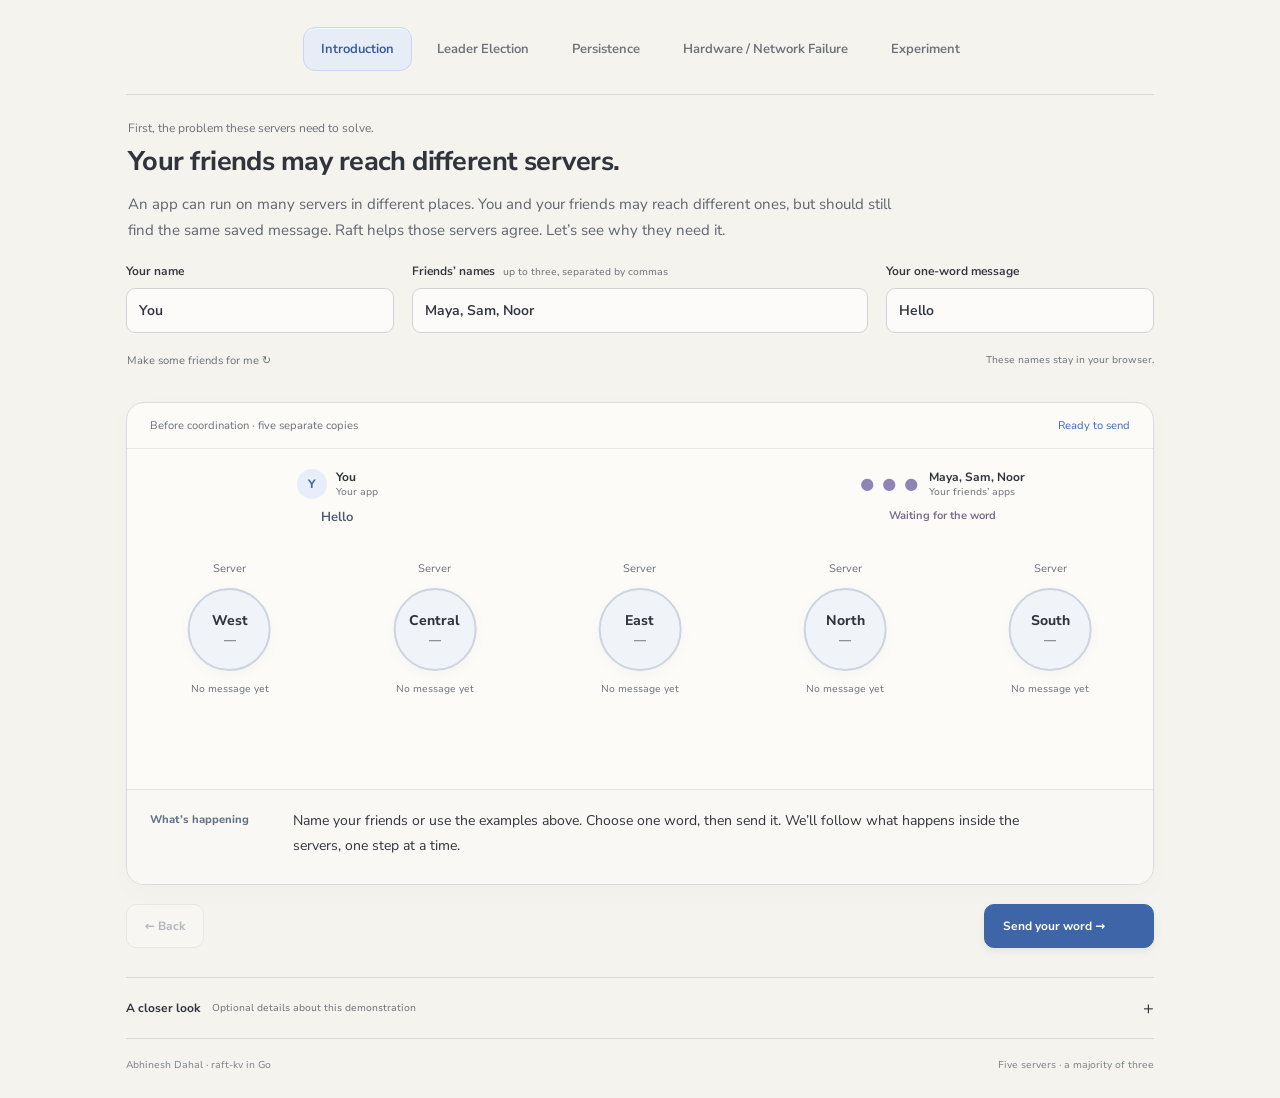
==== commit 778f9be6: "add a interactive five server raft walkthrough" ====
--- a/docs/index.html
+++ b/docs/index.html
@@ -1,66 +1,11 @@
-<!doctype html>
-<html lang="en">
-<head>
-<meta charset="utf-8">
-<meta name="viewport" content="width=device-width, initial-scale=1">
-<meta name="theme-color" content="#101714">
-<meta name="description" content="Can your saved meeting plan survive a server failure? Follow Raft through leader election, agreement, failure, and recovery.">
-<title>Raft — will your saved plan survive?</title>
-<link rel="icon" href="./assets/favicon.svg" type="image/svg+xml">
-<link rel="preload" href="./assets/inter-variable.woff2" as="font" type="font/woff2" crossorigin>
-<link rel="stylesheet" href="./style.css">
-<script type="module" src="./app.mjs"></script>
-</head>
-<body>
-<a class="skip-link" href="#demo">Skip to the demo</a>
-<div class="page">
-<header class="masthead">
-<a class="wordmark" href="#" aria-label="Raft, back to top">raft<span class="wordmark-sub">a visual guide</span></a>
-<span class="masthead-note">An interactive explanation of Raft</span>
-</header>
-<main>
-<section class="intro" aria-labelledby="page-title">
-<div><h1 id="page-title">You press Save.<br><span>What happens next?</span></h1>
-<p class="intro-copy">Imagine an app where you and a friend keep your meeting plan. When you save “Meet at the library,” you expect your friend to be able to open it later—even if one of the app’s servers stops working. Follow what happens behind that Save button, one step at a time.</p></div>
-</section>
-<section class="scenario-picker" aria-labelledby="scenario-title">
-<div class="scenario-picker-heading"><h2 id="scenario-title">Choose a walkthrough</h2><p>New to Raft? Start with the first. It builds up from the basics.</p></div>
-<div class="scenario-options">
-<button class="scenario-option" data-scenario="story" aria-pressed="true"><span>One server fails</span><small>Start here · from pressing Save to surviving a failure</small></button>
-<button class="scenario-option" data-scenario="quorum" aria-pressed="false"><span>Two servers fail</span><small>Why the app has to wait</small></button>
-<button class="scenario-option" data-scenario="version" aria-pressed="false"><span>Two people change the plan</span><small>Why an old edit should not overwrite a new plan</small></button>
-</div>
-</section>
-<section id="demo" class="demo" aria-label="Interactive three-server Raft demonstration">
-<nav class="chapters" id="chapters" aria-label="Story chapters"></nav>
-<div class="story-copy" aria-live="polite" aria-atomic="true">
-<div class="step-number" id="step-number">01</div>
-<div class="story-text"><h2 id="step-title">You type a plan into an app.</h2><p id="step-text">Imagine you and a friend use an app to keep your meeting plans in one place. You type “Meet at the library.” It is still a draft. What has to happen before the app can honestly tell you it is saved?</p></div>
-<div class="agreement" id="agreement"><span id="agreement-label">MAJORITY RULE</span><strong id="agreement-value">2 of 3</strong><span id="agreement-note">servers must agree</span></div>
-</div>
-<div class="stage-top"><div class="scenario-heading"><span class="stage-label" id="scenario-label">MEET THE SERVERS</span><button id="back-to-story" class="back-to-story" hidden>← Back to story</button></div><span class="availability" id="availability">3 of 3 online · majority needs 2</span></div>
-<p class="reading-guide" id="reading-guide">The plan below is still on your device. Nothing has been saved on a server.</p>
-<div class="network" id="network" aria-label="Three servers in illustrative locations">
-<img class="map" src="./assets/map.svg" alt="" aria-hidden="true">
-<div class="client" id="client"><span class="client-label">THE APP ON YOUR DEVICE</span><span class="client-request" id="client-request">Meet at the library</span><span class="client-status" id="client-status">Not saved yet</span></div>
-<svg class="connections" id="connections" aria-hidden="true"><defs><marker id="arrow" viewBox="0 0 10 10" refX="8" refY="5" markerWidth="6" markerHeight="6" orient="auto-start-reverse"><path d="M 0 1 L 8 5 L 0 9" fill="none" stroke="currentColor" stroke-width="1.5"/></marker></defs><g id="routes"></g></svg>
-<div class="servers" id="servers"></div>
-<div class="message-caption" id="message-caption" aria-hidden="true"></div>
-</div>
-<div class="playback">
-<div class="playback-buttons"><button class="icon-button" id="previous" aria-label="Previous step" title="Previous step">← Previous</button><button class="primary-button" id="next" aria-label="Next step">See what happens next →</button><button class="text-button" id="play">Play automatically <span aria-hidden="true">▶</span></button><button class="text-button" id="restart">Restart</button></div>
-<div class="playback-meta"><span id="position"></span><label class="speed-label">Speed <select id="speed" aria-label="Playback speed"><option value="1">1×</option><option value="1.5">1.5×</option><option value="2">2×</option></select></label></div>
-</div>
-<div class="timeline" id="timeline" role="progressbar" aria-label="Story progress" aria-valuemin="0" aria-valuemax="100" aria-valuenow="0"><div id="progress"></div></div>
-<noscript><p class="noscript">This guided demo needs JavaScript. Servers first elect a leader. Two of three servers must agree before a new plan is confirmed. After a leader fails, the other two elect a replacement; the returning server catches up from the agreed log.</p></noscript>
-</section>
-<details class="technical" id="technical">
-<summary>Technical details <span>For a closer look at this step</span><b aria-hidden="true">+</b></summary>
-<div class="technical-content"><p id="technical-note"></p><div class="log-grid" id="logs"></div><p class="log-legend"><span class="log-sample stored"></span>Stored, not applied <span class="log-sample applied"></span>Applied to this server’s value</p></div>
-</details>
-
-</main>
-<footer><span>raft-kv <span class="footer-separator">/</span> how servers agree on your saved changes</span><p>A guided illustration of Raft. Locations and timing are illustrative.</p></footer>
-</div>
-</body>
-</html>
+<!doctype html><html lang="en"><head><meta charset="utf-8"><meta name="viewport" content="width=device-width, initial-scale=1"><meta name="theme-color" content="#f5f3ee"><meta name="description" content="Follow your own one-word message through five servers. An interactive introduction to Raft, leader election, majority agreement, and recovery."><title>How servers agree — a Raft demonstration</title><link rel="icon" href="./assets/favicon.svg" type="image/svg+xml"><link rel="preload" href="./assets/nunito-sans.ttf" as="font" type="font/ttf" crossorigin><link rel="stylesheet" href="./style.css"><script type="module" src="./app.mjs"></script></head>
+<body><a class="skip" href="#main">Skip to the demonstration</a><div class="page">
+<header><nav class="navigation" aria-label="Explore how Raft works"><a href="#introduction" data-section="introduction" aria-current="page">Introduction</a><a href="#leader-election" data-section="leader-election">Leader Election</a><a href="#persistence" data-section="persistence">Persistence</a><a href="#failure" data-section="failure">Hardware / Network Failure</a><a href="#experiment" data-section="experiment">Experiment</a></nav></header>
+<main id="main"><section class="scene-heading"><p id="section-context" class="section-context">First, the problem these servers need to solve.</p><h1 id="scene-title">Your friends may reach different servers.</h1><p id="opening-context">An app can run on many servers in different places. You and your friends may reach different ones, but should still find the same saved message. Raft helps those servers agree. Let’s see why they need it.</p></section>
+<form id="setup" class="setup"><div class="setup-fields"><label>Your name<input id="sender" name="sender" value="You" maxlength="20" autocomplete="off" required></label><label class="friends-field">Friends’ names <span>up to three, separated by commas</span><input id="friends" name="friends" value="Maya, Sam, Noor" maxlength="64" autocomplete="off" required></label><label>Your one-word message<input id="word" name="word" value="Hello" maxlength="14" autocomplete="off" required></label></div><div class="setup-bottom"><button class="subtle" id="random-friends" type="button">Make some friends for me ↻</button><span>These names stay in your browser.</span></div><p id="setup-error" class="error" role="alert" hidden></p></form>
+<div class="message-context" id="message-context" hidden><span id="message-context-text"></span><button id="edit-message" class="subtle">Change names or word</button></div>
+<section class="demonstration" aria-label="Five servers and your message"><div class="diagram-top"><span id="diagram-label">Five computers behind the same app</span><span id="diagram-status">Waiting for your word</span></div><div class="diagram" id="diagram" role="group" aria-label="Five servers: West, Central, East, North, and South"></div><div id="majority" class="majority" hidden><span id="majority-label"></span><strong id="majority-value"></strong><small id="majority-note"></small></div><div class="explanation" id="explanation" aria-live="polite" aria-atomic="true"><span>What’s happening</span><p id="explanation-text">Name your friends or use the examples above. Choose one word, then send it. We’ll follow what happens inside the servers, one step at a time.</p></div></section>
+<div id="story-controls" class="story-controls"><button id="previous" class="secondary" disabled>← Back</button><button id="replay" class="subtle" hidden>Replay this exchange ↻</button><button id="next" class="primary" type="submit" form="setup">Send your word <span aria-hidden="true">→</span></button></div>
+<section id="experiment-controls" class="experiment-controls" hidden aria-label="Experiment controls"><form id="experiment-form"><label for="experiment-word">Send another word</label><div><input id="experiment-word" maxlength="14" value="Again" autocomplete="off" required><button id="send-word" class="primary" type="submit">Send →</button></div><p id="experiment-feedback" role="status">The current word is saved. Try stopping the leader.</p></form><div class="experiment-buttons"><button id="stop-leader" class="secondary">Stop the leader</button><button id="restore-all" class="secondary">Restore everyone</button><button id="pause" class="subtle">Pause</button><button id="reset" class="subtle">Reset</button></div><div class="server-controls"><label for="selected-server">Choose a server<select id="selected-server"><option value="0">West</option><option value="1">Central</option><option value="2">East</option><option value="3">North</option><option value="4">South</option></select></label><button id="toggle-power" class="subtle">Stop West</button><button id="toggle-network" class="subtle">Disconnect West</button></div></section>
+<details class="details" id="details"><summary>A closer look <span>Optional details about this demonstration</span><b aria-hidden="true">+</b></summary><div class="details-body"><p id="detail-explanation">The circles are servers. Their role can change; their names stay the same. Arrows show who is talking, and the label above them tells you what is being sent.</p><div id="inspector" class="inspector"></div><p>This is an educational browser model of Abhinesh Dahal’s Raft key/value project in Go. It is not a live Go cluster. Timing is slowed; labels are illustrative locations. The runnable Go demo retains protocol state in simulated, in-memory storage. It does not provide real disk durability.</p><p>The browser experiment uses five fixed members, crash/restart, and per-server connection loss. It omits snapshots and full read execution, and deduplicates one app request at a time for clarity. The Go service uses version checks and can return an uncertain result after a lost reply.</p></div></details>
+</main><footer><span>Abhinesh Dahal · raft-kv in Go</span><span>Five servers · a majority of three</span></footer><noscript><p>Enable JavaScript to use this demonstration. Raft elects a leader and requires a majority to agree before confirming a change. A five-server group can keep working with two unavailable members when the other three can communicate.</p></noscript></div></body></html>
--- a/docs/style.css
+++ b/docs/style.css
@@ -1,165 +1,8 @@
-@font-face{font-family:Inter;src:url('./assets/inter-variable.woff2') format('woff2');font-weight:100 900;font-display:swap}
-@font-face{font-family:'IBM Plex Mono';src:url('./assets/ibm-plex-mono.ttf') format('truetype');font-weight:400;font-display:swap}
-:root{color-scheme:dark;--bg:#101714;--surface:#151e19;--raised:#1b2720;--line:#2d3b31;--ink:#f1f3e8;--muted:#a6b4a8;--quiet:#829787;--green:#b8e3ab;--amber:#f0c886;--red:#efa594;--blue:#a2c9e4;--mono:'IBM Plex Mono',ui-monospace,monospace;font-family:Inter,system-ui,sans-serif;background:var(--bg);color:var(--ink);font-synthesis:none}
-*{box-sizing:border-box}body{margin:0}button,select,a{-webkit-tap-highlight-color:transparent}button,select{font:inherit}button{cursor:pointer}button:disabled{cursor:default;opacity:.35}button:focus-visible,select:focus-visible,a:focus-visible,summary:focus-visible{outline:2px solid var(--green);outline-offset:5px}button{color:inherit}a{color:inherit}button,select{touch-action:manipulation}h1,h2,p{margin:0}.page{max-width:1152px;margin:0 auto;padding:0 40px}.skip-link{position:absolute;left:16px;top:-60px;z-index:10;background:var(--green);color:var(--bg);padding:12px}.skip-link:focus{top:16px}
-.masthead{height:78px;display:flex;align-items:center;justify-content:space-between;border-bottom:1px solid var(--line)}.wordmark{text-decoration:none;display:flex;align-items:center;gap:11px;font-weight:650;font-size:24px;letter-spacing:-1px}.wordmark-sub{font-size:12px;color:var(--muted);font-weight:400;letter-spacing:0;border-left:1px solid var(--line);margin-left:6px;padding-left:16px}.brand-mark{display:grid;grid-template-columns:repeat(3,4px);align-items:center;gap:3px;height:24px;transform:rotate(-12deg)}.brand-mark i{display:block;background:var(--green);height:16px;border-radius:2px}.brand-mark i:nth-child(2){height:24px}.masthead-note{font-size:12px;color:var(--quiet)}.intro{display:flex;justify-content:space-between;align-items:flex-end;padding:36px 0 30px;gap:24px}.eyebrow{font-family:var(--mono);font-size:10px;letter-spacing:1.5px;color:var(--muted);margin-bottom:14px}h1{font-size:clamp(32px,4.2vw,49px);letter-spacing:-2.2px;line-height:1.09;font-weight:540}h1 span{color:var(--green)}.intro-copy{font-size:14px;color:var(--muted);line-height:1.75;margin-bottom:4px}
-.demo{border:1px solid var(--line);border-radius:16px;background:var(--surface);overflow:hidden;scroll-margin-top:20px}.chapters{display:grid;grid-template-columns:repeat(5,1fr);border-bottom:1px solid var(--line);padding:0 22px;gap:12px}.chapter{border:0;background:none;padding:18px 0 15px;display:flex;gap:9px;justify-content:center;align-items:center;font-size:12px;color:var(--muted);border-bottom:2px solid transparent;margin-bottom:-1px;white-space:nowrap}.chapter span{font-family:var(--mono);font-size:10px;opacity:.65}.chapter[aria-current=step]{color:var(--green);border-bottom-color:var(--green)}.chapter:hover{color:var(--ink)}.stage-top{display:flex;align-items:center;justify-content:space-between;padding:18px 28px 0;gap:12px}.stage-label,.availability{font-family:var(--mono);font-size:10px;letter-spacing:.6px;color:var(--muted)}.availability{letter-spacing:0;color:var(--quiet)}
-.network{position:relative;min-height:329px;margin:0 28px;isolation:isolate}.map{position:absolute;left:4%;top:0;width:92%;height:310px;object-fit:fill;opacity:.13;pointer-events:none;z-index:-1}.client{position:absolute;top:18px;left:50%;transform:translateX(-50%);display:flex;align-items:center;gap:12px;border:1px solid #405045;padding:12px 16px;border-radius:9px;background:var(--raised);z-index:2;white-space:nowrap;box-shadow:0 4px 20px #0002}.client-label{font-size:9px;letter-spacing:1px;color:var(--muted)}.client-request{font-family:var(--mono);font-size:12px}.client-status{font-size:11px;color:var(--amber);padding-left:12px;border-left:1px solid var(--line)}.client[data-status=saved] .client-status{color:var(--green)}.client[data-status=rejected] .client-status{color:var(--red)}.connections{position:absolute;inset:0;width:100%;height:100%;overflow:visible;pointer-events:none;z-index:1;color:var(--green)}.route{stroke:var(--green);stroke-width:1.5;fill:none;opacity:.65}.route-idle{stroke:var(--quiet);stroke-width:1;opacity:.18;fill:none}.message-dot{fill:var(--green);stroke:var(--surface);stroke-width:3}.network[data-kind=vote] .connections{color:var(--amber)}.network[data-kind=vote] .route{stroke:var(--amber)}.network[data-kind=vote] .message-dot{fill:var(--amber)}
-.servers{position:relative;display:grid;grid-template-columns:repeat(3,minmax(0,1fr));gap:clamp(20px,6vw,85px);padding:151px 24px 0;z-index:2}.server{position:relative;padding:14px 17px 12px;border:1px solid #415044;border-radius:11px;background:#1a251e;box-shadow:0 8px 30px #0002;min-width:0;transition:border-color .25s,background .25s}.server[data-role=Leader]{border-color:#91b985;background:#223321}.server[data-role=Candidate]{border-color:var(--amber)}.server[data-role=Offline]{border-color:#68483e;background:#241f1a}.server[data-active=true]{box-shadow:0 0 0 3px #b8e3ab12,0 8px 30px #0002}.server-head{display:flex;align-items:center;justify-content:space-between;gap:8px;margin-bottom:14px}.location{font-size:14px;font-weight:550}.server-status-dot{width:6px;height:6px;display:inline-block;border-radius:50%;background:var(--green);margin-right:6px;vertical-align:2px}.server[data-role=Offline] .server-status-dot{background:var(--red)}.role{font-size:10px;color:var(--muted);padding:3px 6px;background:#ffffff06;border-radius:4px}.server[data-role=Leader] .role{background:#b8e3ab18;color:var(--green)}.server[data-role=Candidate] .role{color:var(--amber)}.server[data-role=Offline] .role{color:var(--red)}.value-label{font-family:var(--mono);font-size:10px;color:var(--muted)}.value-row{display:flex;align-items:baseline;justify-content:space-between;margin-top:4px;gap:8px}.server-value{font-family:var(--mono);font-size:34px;line-height:1.2;letter-spacing:-1px}.server-version{font-family:var(--mono);font-size:10px;color:var(--muted)}.server-foot{font-size:10px;margin-top:10px;color:var(--muted);min-height:15px}.server[data-role=Offline] .server-value{color:#c9b4ab}.server[data-pending=true] .server-foot{color:var(--amber)}.message-caption{position:absolute;top:98px;left:50%;transform:translateX(-50%);font-family:var(--mono);font-size:10px;text-align:center;background:var(--surface);color:var(--green);padding:5px 10px;border-radius:4px;z-index:2;max-width:95%;white-space:nowrap}.message-caption:empty{display:none}.network[data-kind=vote] .message-caption{color:var(--amber)}
-.story-copy{display:grid;grid-template-columns:35px minmax(0,1fr) 135px;gap:18px;align-items:start;padding:23px 29px;min-height:126px;border-top:1px solid var(--line);background:#19231c}.step-number{font-family:var(--mono);font-size:12px;color:var(--green);padding-top:4px}.story-text h2{font-size:19px;letter-spacing:-.5px;font-weight:550;margin-bottom:7px}.story-text p{font-size:13px;color:#b4c0b5;line-height:1.65;max-width:640px}.agreement{display:flex;flex-direction:column;gap:5px;border-left:1px solid var(--line);padding-left:19px;align-self:stretch}.agreement>span:first-child{font-family:var(--mono);font-size:9px;letter-spacing:.9px;color:var(--muted)}.agreement strong{font-family:var(--mono);font-size:23px;color:var(--green);font-weight:400}.agreement>span:last-child{font-size:10px;color:var(--muted)}.agreement[data-state=blocked] strong{color:var(--amber)}
-.playback{display:flex;align-items:center;justify-content:space-between;gap:12px;padding:14px 27px}.playback-buttons,.playback-meta{display:flex;align-items:center;gap:10px}.icon-button,.primary-button,.text-button,.speed-label select{border:1px solid var(--line);background:transparent;min-height:38px;border-radius:7px;font-size:12px}.icon-button{font-size:17px;width:38px}.primary-button{background:var(--green);border-color:var(--green);color:#172318;font-weight:550;min-width:131px;padding:0 16px;display:flex;justify-content:space-between;align-items:center;gap:12px}.primary-button:hover{background:#c9eebf}.primary-button span{font-size:10px}.text-button{border-color:transparent;color:var(--muted);padding:0 10px}.text-button:hover,.icon-button:not(:disabled):hover{background:var(--raised);color:var(--ink)}.playback-meta{font-family:var(--mono);color:var(--quiet);font-size:10px;gap:16px}.speed-label{display:flex;gap:8px;align-items:center}.speed-label select{color:var(--muted);background:var(--surface);padding:0 6px;min-height:32px;font-family:var(--mono);font-size:11px}.timeline{height:3px;background:#28372a}.timeline>div{height:100%;background:var(--green);width:0;transition:width .15s linear}.technical{border-bottom:1px solid var(--line)}.technical summary{cursor:pointer;display:flex;align-items:center;gap:14px;padding:20px 0;font-size:12px;list-style:none}.technical summary::-webkit-details-marker{display:none}.technical summary span{font-size:11px;color:var(--quiet)}.technical summary b{font-weight:400;font-size:19px;color:var(--muted);margin-left:auto}.technical[open] summary b{transform:rotate(45deg)}.technical-content{padding:0 0 24px}.technical-content>p{font-size:12px;color:var(--muted);line-height:1.7;max-width:850px}.log-grid{display:grid;grid-template-columns:repeat(3,minmax(0,1fr));gap:20px;margin:20px 0}.log-node h3{margin:0 0 8px;font-weight:500;font-size:12px}.log-meta{font:10px var(--mono);color:var(--quiet);margin-bottom:10px}.log-entries{display:flex;gap:6px;flex-wrap:wrap}.log-entry{padding:8px;border:1px solid var(--quiet);border-radius:4px;font:10px var(--mono);color:var(--muted)}.log-entry.applied{background:#b8e3ab16;border-color:#58724f;color:var(--green)}.log-entry.committed{border-color:var(--green);color:var(--green)}.log-empty{font:11px var(--mono);color:var(--quiet)}.log-legend{display:flex;align-items:center;gap:8px;flex-wrap:wrap}.log-sample{width:10px;height:10px;border:1px solid var(--quiet);display:inline-block}.log-sample.applied{background:var(--green);border-color:var(--green);margin-left:12px}.experiments{display:flex;gap:28px;justify-content:space-between;align-items:center;padding:27px 0 32px}.experiment-heading .eyebrow{margin-bottom:8px;font-size:9px}.experiment-heading h2{font-size:21px;font-weight:500;letter-spacing:-.6px}.experiment-buttons{display:flex;gap:12px}.experiment-button{display:flex;align-items:center;gap:25px;text-align:left;font-size:12px;line-height:1.5;border:1px solid var(--line);border-radius:8px;background:transparent;padding:15px 17px;max-width:235px}.experiment-button>span:last-child{color:var(--green);font-size:17px}.experiment-button:hover{background:var(--surface);border-color:#58724f}.experiment-button[aria-pressed=true]{border-color:var(--green)}footer{padding:21px 0 28px;border-top:1px solid var(--line);display:flex;justify-content:space-between;gap:20px;color:var(--quiet);font-size:10px;line-height:1.7}footer>span{font-family:var(--mono)}footer p{text-align:right;font-size:10px}.footer-separator{margin:0 8px;color:var(--line)}.noscript{padding:20px;color:var(--amber);line-height:1.7}
-@media(max-width:760px){.page{padding:0 22px}.masthead{height:66px}.masthead-note{display:none}.intro{padding:30px 0 25px}.intro-copy{font-size:12px;max-width:200px}h1{font-size:36px;letter-spacing:-1.5px}.chapters{gap:5px;padding:0 12px}.chapter{font-size:11px;gap:5px;padding:16px 0}.chapter span{display:none}.stage-top{padding:17px 18px 0}.stage-label{font-size:9px}.availability{font-size:9px}.network{margin:0 15px;min-height:324px}.servers{gap:14px;padding-left:0;padding-right:0}.server{padding:12px 11px}.server-head{display:block;margin-bottom:12px}.role{display:inline-block;margin-top:6px}.server-value{font-size:29px}.server-version{font-size:9px}.server-foot{font-size:9px;line-height:1.4}.story-copy{padding:21px 19px;grid-template-columns:24px minmax(0,1fr) 113px;gap:10px}.story-text h2{font-size:17px}.story-text p{font-size:12px}.agreement{padding-left:14px}.agreement strong{font-size:21px}.playback{padding:14px 17px}.experiments{align-items:flex-start}.experiment-buttons{flex-direction:column;gap:8px}.experiment-button{max-width:none;font-size:11px;padding:11px 14px;justify-content:space-between}.log-grid{gap:10px}footer{display:block}footer p{text-align:left;margin-top:8px}}
-@media(max-width:480px){.page{padding:0 14px}.masthead{height:60px}.wordmark{font-size:22px}.intro{display:block;padding:26px 0 23px}.intro-copy{max-width:none;margin-top:15px;font-size:12px}.intro-copy br{display:none}.intro .eyebrow{font-size:9px;letter-spacing:1px;margin-bottom:12px}h1{font-size:35px;letter-spacing:-1.5px}.demo{border-radius:12px}.chapters{gap:1px;padding:0 6px}.chapter{font-size:10px;padding:14px 0}.stage-top{padding:15px 12px 0;flex-wrap:wrap;gap:7px}.availability{font-size:9px}.network{min-height:318px;margin:0 10px}.client{flex-wrap:wrap;justify-content:center;gap:7px;padding:10px 12px;min-width:238px;max-width:95%;top:20px}.client-label{font-size:8px}.client-request{font-size:11px}.client-status{font-size:10px}.servers{gap:8px;padding-top:150px}.server{padding:11px 8px}.location{font-size:12px}.server-status-dot{width:5px;height:5px;margin-right:4px}.role{font-size:9px;padding:3px 4px}.server-value{font-size:27px}.server-version{font-size:9px}.value-row{gap:3px}.value-label{font-size:9px}.server-foot{min-height:26px}.message-caption{font-size:9px;white-space:normal;width:max-content;max-width:98%;top:100px}.story-copy{grid-template-columns:20px minmax(0,1fr);padding:18px 14px;min-height:166px;gap:10px}.story-text h2{font-size:17px}.story-text p{font-size:12px;line-height:1.65}.agreement{grid-column:2;display:flex;flex-direction:row;align-items:center;gap:9px;border:0;padding:0}.agreement>span:first-child{font-size:8px}.agreement strong{font-size:15px}.agreement>span:last-child{font-size:9px}.playback{padding:12px;flex-wrap:wrap;gap:12px}.playback-buttons{gap:5px}.primary-button{min-width:119px;padding:0 11px}.icon-button,.primary-button,.text-button{min-height:40px}.icon-button{width:33px}.text-button{padding:0 5px;font-size:11px}.playback-meta{gap:10px;margin-left:auto}.speed-label{gap:5px}.speed-label select{min-height:30px}.technical summary{font-size:12px;gap:10px}.technical summary span{font-size:10px;max-width:170px;line-height:1.5}.log-grid{grid-template-columns:1fr;gap:18px}.log-meta{font-size:11px}.log-entry{font-size:11px}.experiments{display:block;padding:25px 0}.experiment-buttons{margin-top:18px}.experiment-button{font-size:12px;min-height:48px}.map{left:0;width:100%;top:25px;height:250px}}
-@media(prefers-reduced-motion:reduce){*,*::before,*::after{scroll-behavior:auto!important;transition:none!important;animation:none!important}}
-.scenario-heading{display:flex;align-items:center;gap:12px;flex-wrap:wrap}.back-to-story{border:0;background:none;color:var(--green);font-size:10px;padding:3px 0}.back-to-story[hidden]{display:none}
-
-/* The explanation leads the diagram; each replica exposes its work. */
-.intro{display:block;padding:36px 0 26px}
-h1{font-size:clamp(30px,4vw,45px);letter-spacing:-1.7px;line-height:1.15}
-.intro-copy{max-width:710px;font-size:15px;line-height:1.75;margin-top:18px}
-.scenario-picker{padding:0 0 25px}
-.scenario-picker-heading{display:flex;gap:15px;align-items:baseline;margin:0 0 11px}
-.scenario-picker-heading h2{font-size:13px;font-weight:550}
-.scenario-picker-heading p{font-size:12px;color:var(--muted)}
-.scenario-options{display:grid;grid-template-columns:repeat(3,minmax(0,1fr));gap:10px}
-.scenario-option{position:relative;display:flex;flex-direction:column;gap:7px;text-align:left;padding:16px 18px;border:1px solid var(--line);border-radius:9px;background:var(--surface);min-height:76px}
-.scenario-option>span{font-size:13px;font-weight:550}
-.scenario-option small{font-size:11px;color:var(--muted);line-height:1.4}
-.scenario-option[aria-pressed=true]{border-color:var(--green);background:#223321}
-.scenario-option[aria-pressed=true]>span{color:var(--green)}
-.scenario-option:hover{background:var(--raised)}
-.chapters{grid-template-columns:repeat(var(--chapter-count,6),minmax(0,1fr));gap:8px;padding:0 15px}
-.chapter{font-size:11px;gap:6px}
-.story-copy{border-top:0;border-bottom:1px solid var(--line);padding:24px 26px;min-height:135px}
-.story-text h2{font-size:21px;line-height:1.35;margin-bottom:8px}
-.story-text p{font-size:14px;line-height:1.75}
-.reading-guide{font-size:12px;line-height:1.75;color:var(--muted);padding:14px 28px 0;max-width:850px}
-.reading-guide strong{color:var(--ink);font-weight:500}
-.stage-top{padding-top:16px}
-.network{min-height:422px}
-.map{top:20px;height:350px;opacity:.09}
-.servers{padding:151px 16px 25px;gap:clamp(15px,4vw,45px)}
-.server{padding:15px 16px;box-shadow:0 5px 20px #0002}
-.server-head{margin-bottom:10px}
-.location{font-size:15px}
-.role{font-size:11px}
-.server-foot,.vote-detail{font-size:11px;line-height:1.6;min-height:36px;margin:0 0 10px;color:var(--muted)}
-.vote-detail{color:var(--amber)}
-.value-label{font-size:9px;letter-spacing:.6px;margin-top:12px}
-.value-row{justify-content:flex-start;gap:8px;min-height:33px;margin-top:7px}
-.plan-symbol{font-size:22px;line-height:1}
-.server-value{font-family:Inter,system-ui,sans-serif;font-size:23px;letter-spacing:-.5px}
-.server-value[data-empty=true]{font-size:14px;letter-spacing:0;color:var(--muted)}
-.server-version{display:none;margin-left:auto}
-.network[data-scenario=version] .server-version{display:inline}
-.server-history{border-top:1px solid var(--line);margin-top:16px;padding-top:12px;min-height:64px}
-.history-label{font:9px var(--mono);letter-spacing:.6px;color:var(--muted);display:block;margin-bottom:8px}
-.history-entry{display:flex;gap:5px;align-items:center;justify-content:space-between;padding:5px 7px;border:1px solid #685d44;border-radius:4px;margin-top:5px;font-size:11px;color:var(--amber)}
-.history-entry small{font-size:9px}
-.history-entry[data-applied=true]{background:#b8e3ab0e;border-color:#4c6545;color:var(--green)}
-.history-empty{font-size:11px;color:var(--quiet);line-height:1.5}
-.election-wait{margin-bottom:12px}
-.election-wait>span{font-size:10px;color:var(--muted)}
-.wait-track{margin-top:7px;height:4px;border-radius:4px;background:#ffffff0b;overflow:hidden}
-.wait-track i{display:block;height:100%;background:var(--amber)}
-.message-caption{font-size:11px;max-width:95%;white-space:normal}
-.icon-button{width:auto;padding:0 13px;font-size:12px}
-.primary-button{min-width:135px}
-.playback{border-top:1px solid var(--line)}
-@media(max-width:760px){
-  .intro-copy{font-size:14px;max-width:650px}
-  .chapter{font-size:10px}
-  .chapter span{display:none}
-  .scenario-option{padding:13px 12px}
-  .scenario-option>span{font-size:12px}
-  .scenario-option small{font-size:10px}
-  .servers{padding-left:0;padding-right:0;gap:12px}
-  .server{padding:13px 10px}
-  .server-value{font-size:19px}
-  .server-head{display:block}
-  .server-foot,.vote-detail{font-size:10px;min-height:42px}
-  .history-entry{font-size:10px;flex-wrap:wrap}
-  .history-entry small{font-size:9px}
-  .story-text p{font-size:13px}
-  .story-text h2{font-size:19px}
-  .plan-symbol{font-size:19px}
-  .value-row{gap:6px}
-}
-@media(max-width:480px){
-  .intro{padding:24px 0}
-  h1{font-size:30px;letter-spacing:-1px}
-  h1 br{display:none}
-  .intro-copy{font-size:13px;line-height:1.75;margin-top:14px}
-  .scenario-picker{padding-bottom:20px}
-  .scenario-picker-heading{display:block}
-  .scenario-picker-heading p{font-size:11px;margin-top:5px}
-  .scenario-options{grid-template-columns:1fr;gap:7px}
-  .scenario-option{min-height:0;padding:12px 14px;gap:3px}
-  .scenario-option>span{font-size:13px}
-  .scenario-option small{font-size:11px}
-  .chapters{grid-template-columns:repeat(3,minmax(0,1fr));padding:0 9px;gap:0 8px}
-  .chapter{padding:12px 0 10px;font-size:10px}
-  .story-copy{padding:18px 14px}
-  .story-text h2{font-size:18px}
-  .story-text p{font-size:13px}
-  .reading-guide{font-size:11px;padding:12px 15px 0}
-  .network{min-height:418px}
-  .server{padding:11px 7px}
-  .servers{gap:7px}
-  .location{font-size:12px}
-  .role{font-size:10px}
-  .server-foot,.vote-detail{font-size:10px;min-height:49px;margin-bottom:7px}
-  .value-label{font-size:8px;letter-spacing:0}
-  .value-row{flex-wrap:wrap;gap:5px}
-  .plan-symbol{font-size:17px}
-  .server-value{font-size:15px;letter-spacing:-.4px}
-  .server-value[data-empty=true]{font-size:11px}
-  .server-version{font-size:9px}
-  .server-history{padding-top:10px;margin-top:12px}
-  .history-label{font-size:8px}
-  .history-empty{font-size:10px}
-  .history-entry{font-size:9px;padding:5px;gap:2px}
-  .message-caption{font-size:10px}
-  .client{max-width:97%;min-width:245px}
-  .client-label{font-size:8px}
-  .client-request{font-size:10px}
-  .client-status{font-size:10px}
-  .playback-buttons{flex-wrap:wrap;gap:6px}
-  .icon-button{padding:0 10px;font-size:11px}
-  .primary-button{min-width:120px}
-  .playback-meta{width:100%;justify-content:space-between}
-  .technical summary span{max-width:165px}
-}
-.history-entry[data-result=rejected]{background:#efa5940a;border-color:#785349;color:var(--red)}
-
-/* Start with the familiar app; introduce protocol details only when explained. */
-.demo[data-level="0"] .stage-top{display:none}
-.network[data-level="0"]{min-height:205px;margin:0 25px}
-.network[data-level="0"] .servers,.network[data-level="0"] .map,.network[data-level="0"] .connections{display:none}
-.network[data-level="0"] .client{top:25px;width:420px;max-width:95%;min-height:125px;padding:22px 26px;display:grid;grid-template-columns:1fr auto;gap:14px;white-space:normal}
-.network[data-level="0"] .client-label{grid-column:1 / -1;font-size:10px}
-.network[data-level="0"] .client-request{font-family:Inter,system-ui,sans-serif;font-size:24px;line-height:1.4;letter-spacing:-.5px}
-.network[data-level="0"] .client-status{font-size:11px;border:0;padding:0;align-self:center}
-.network[data-level="1"],.network[data-level="2"]{min-height:330px}
-.network[data-level="1"] .map{opacity:.045}
-.server-foot[hidden],.role[hidden],.server-history[hidden],.agreement[hidden]{display:none}
-.demo[data-meter="false"] .story-copy{grid-template-columns:35px minmax(0,1fr)}
-.network[data-level="1"] .server-head{margin-bottom:19px}
-.network[data-level="1"] .server{min-height:130px}
-#next{min-width:146px;justify-content:center;line-height:1.4;padding:10px 14px}
-#play{min-width:0;font-size:11px;line-height:1.4}
-.reading-guide{font-size:12px;line-height:1.75;min-height:45px}
-.story-text p{font-size:15px;line-height:1.8;max-width:750px}
-@media(max-width:480px){
-  .demo[data-meter="false"] .story-copy{grid-template-columns:20px minmax(0,1fr)}
-  .network[data-level="0"]{margin:0 10px;min-height:225px}
-  .network[data-level="0"] .client{padding:20px;grid-template-columns:1fr;gap:12px;max-width:100%;min-width:0}
-  .network[data-level="0"] .client-label{grid-column:auto}
-  .network[data-level="0"] .client-request{font-size:22px}
-  .network[data-level="0"] .client-status{font-size:12px}
-  .story-text p{font-size:14px;line-height:1.8}
-  .reading-guide{font-size:12px}
-  .playback-buttons{gap:8px;width:100%}
-  #next{flex:1;min-width:150px;font-size:12px}
-  #play{margin-left:auto}
-}
+@font-face{font-family:Nunito;src:url('./assets/nunito-sans.ttf') format('truetype');font-weight:200 900;font-display:swap}
+:root{--bg:#f5f3ee;--surface:#fcfbf8;--ink:#30343d;--muted:#6b7079;--line:#dddcd6;--blue:#3e68ba;--blue-light:#e6edfb;--amber:#a36d19;--amber-light:#fff0d3;--success:#39806e;--red:#b66059;font-family:Nunito,system-ui,sans-serif;color:var(--ink);background:var(--bg);font-synthesis:none}
+*{box-sizing:border-box}body{margin:0}h1,h2,h3,p{margin:0}button,input,select{font:inherit}button,a,input,select{-webkit-tap-highlight-color:transparent}button{color:inherit;cursor:pointer}button:disabled{cursor:default;opacity:.4}a{color:inherit}button,a,summary{touch-action:manipulation}button:focus-visible,a:focus-visible,input:focus-visible,select:focus-visible,summary:focus-visible{outline:3px solid #3e68ba70;outline-offset:4px}::selection{background:#dbe7ff}.page{max-width:1100px;padding:0 36px;margin:auto}.skip{position:absolute;top:-100px;left:20px;background:var(--surface);padding:12px;z-index:20}.skip:focus{top:10px}[hidden]{display:none!important}
+header{padding:22px 0 18px;border-bottom:1px solid var(--line)}.navigation{display:flex;align-items:center;justify-content:center;gap:7px;overflow-x:auto;padding:5px;scrollbar-width:thin}.navigation a{position:relative;white-space:nowrap;display:block;border-radius:12px;padding:12px 17px;text-decoration:none;font-size:13px;font-weight:650;border:1px solid transparent;color:var(--muted);transition:background .22s,border-color .22s,box-shadow .22s,color .22s;isolation:isolate}.navigation a:hover,.navigation a:focus-visible{background:linear-gradient(135deg,#ffffffef,#e4ebf680);border-color:#ffffff;box-shadow:inset 0 1px 0 #fff,0 3px 15px #536b8e18,0 0 0 1px #ccd8e260;color:#30528f;backdrop-filter:blur(12px)}.navigation a[aria-current=page]{background:#e7edf7;border-color:#cad7ee;color:#345994;box-shadow:inset 0 1px 0 #ffffffc9}.navigation a[aria-current=page]:hover{background:linear-gradient(130deg,#ffffffdb,#dce8ffb0);box-shadow:inset 0 1px 0 #fff,0 3px 18px #4b73b32a}
+.scene-heading{padding:25px 2px 19px;max-width:810px}.section-context{font-size:12px;color:var(--muted);margin-bottom:9px}h1{font-size:27px;line-height:1.25;letter-spacing:-.55px;font-weight:730}#opening-context{font-size:15px;line-height:1.75;color:#5f6570;margin-top:12px;max-width:780px}.setup{margin-bottom:23px}.setup-fields{display:grid;grid-template-columns:1fr 1.7fr 1fr;gap:18px}label{font-size:12px;font-weight:650;line-height:1.65}label span{font-weight:400;font-size:10px;color:var(--muted);margin-left:5px}input,select{border:1px solid #d0d3d7;border-radius:9px;background:#ffffffb3;color:var(--ink);padding:10px 12px;font-size:14px;min-height:42px;max-width:100%}.setup input{display:block;width:100%;margin-top:6px}.setup-bottom{display:flex;align-items:center;gap:20px;justify-content:space-between;margin-top:8px}.setup-bottom>span{font-size:10px;color:var(--muted)}.error{font-size:12px;color:var(--red);margin-top:8px}.subtle{border:1px solid transparent;border-radius:8px;background:transparent;padding:9px 10px;font-size:12px;color:var(--muted);min-height:38px}.subtle:hover:not(:disabled){color:var(--blue);background:#e7ebf1}.setup-bottom .subtle{padding-left:0;font-size:11px}.message-context{display:flex;align-items:center;justify-content:space-between;gap:15px;margin:-6px 0 15px;color:var(--muted);font-size:12px}.message-context .subtle{font-size:11px}.demonstration{border:1px solid #d9dcdF;background:var(--surface);border-radius:18px;overflow:hidden;box-shadow:0 8px 30px #3b435505}.diagram-top{display:flex;justify-content:space-between;gap:15px;padding:15px 23px;font-size:11px;color:var(--muted);border-bottom:1px solid #e8e7e2}.diagram-top>span:last-child{color:var(--blue)}.diagram{position:relative;height:340px;isolation:isolate}.person{position:absolute;top:20px;display:flex;align-items:center;justify-content:center;gap:9px;flex-wrap:wrap;width:37%;z-index:2;font-size:12px}.sender{left:2%}.recipients{right:2%}.avatar{display:flex;align-items:center;justify-content:center;background:#e7edfa;color:#4268aa;width:30px;height:30px;border-radius:50%;font-weight:750}.friend-avatars{color:#9084b5;letter-spacing:2px;white-space:nowrap;font-size:16px}.person-name{font-size:12px;font-weight:700;display:block;max-width:260px;overflow-wrap:anywhere}.person small{display:block;font-size:10px;color:var(--muted)}.person-word{display:block;width:100%;text-align:center;font-size:13px;font-weight:650;color:#4c5872;overflow-wrap:anywhere}.recipients .person-word{color:#746887;font-size:11px}.wires{position:absolute;inset:0;width:100%;height:100%;pointer-events:none;overflow:visible;z-index:1}.message-path{fill:none;stroke:#6f91cf;stroke-width:1.5;opacity:.7}.message-path.vote{stroke:#b88b37}.message-path.success{stroke:#4d9a85}.message-path.warning{stroke:#c17c64}.message-dot{fill:#507cce;stroke:var(--surface);stroke-width:2}.message-dot.vote{fill:#be8727}.message-dot.success{fill:#498f7b}.message-dot.warning{fill:#bc6f56}.node-card{position:absolute;transform:translate(-50%,-39px);width:18%;text-align:center;display:flex;flex-direction:column;align-items:center;z-index:3}.node-role{position:absolute;top:-27px;font-size:11px;color:var(--muted);white-space:nowrap}.node-circle{display:flex;flex-direction:column;align-items:center;justify-content:center;gap:3px;width:83px;height:83px;border-radius:50%;border:2px solid #ccd4df;background:#f0f3f8;box-shadow:0 4px 12px #5264770c;opacity:1!important;padding:4px;transition:background .35s,border-color .35s,box-shadow .35s}.node-circle strong{font-weight:750;font-size:14px}.node-word{font-size:12px;line-height:1.3;overflow-wrap:anywhere;max-width:75px}.node-circle:disabled{cursor:default}.node-circle:not(:disabled):hover{background:#e0e9fb;border-color:#6385c4;box-shadow:0 0 0 5px #7296d51a}.node-status{font-size:10px;line-height:1.5;margin-top:11px;color:var(--muted);min-height:30px;max-width:150px}.node-record{font-size:9px;line-height:1.5;background:#efeee8;border:1px solid #deded5;border-radius:5px;padding:3px 6px;max-width:100%;overflow-wrap:anywhere}.node-card[data-role=leader] .node-circle{border-color:#5d82c6;background:#e3ecfc;box-shadow:0 0 0 5px #517dcb10}.node-card[data-role=leader] .node-role{color:var(--blue);font-weight:750}.node-card[data-role=candidate] .node-circle{border-color:#c09138;background:var(--amber-light)}.node-card[data-role=candidate] .node-role{color:var(--amber);font-weight:750}.node-card[data-role=offline] .node-circle{background:#eeebe8;border-color:#d4bab4;border-style:dashed;color:#94817b}.node-card[data-role=offline] .node-role,.node-card[data-connected=false] .node-status{color:var(--red)}.node-card[data-connected=false] .node-circle{border-style:dashed;box-shadow:0 0 0 4px #c97e6c0f}.node-card.saved-group .node-circle{border-color:#527bc0;background:#e3edfc}.node-card.election-group .node-circle{border-color:#bb8830;background:#fff0d5}.node-card.saved-group.election-group .node-circle{background:linear-gradient(90deg,#e3edfc 50%,#fff0d5 50%);border-color:#778ba8;box-shadow:0 0 0 5px #827f5420}.traffic-label{position:absolute;top:105px;left:50%;transform:translateX(-50%);color:#5e6b7e;font-size:11px;line-height:1.5;white-space:nowrap;background:#fcfbf8ee;border-radius:6px;padding:4px 9px;z-index:4}.traffic-label:empty{display:none}.majority{border-top:1px solid #e5e5de;display:flex;align-items:center;justify-content:center;gap:16px;padding:13px 20px;background:#f4f5f4;font-size:11px;color:var(--muted);flex-wrap:wrap}.majority strong{font-size:18px;font-weight:800;color:var(--blue)}.majority small{font-size:11px}.explanation{border-top:1px solid #e5e5de;padding:18px 23px 21px;display:grid;grid-template-columns:125px 1fr;gap:18px;align-items:start;min-height:95px;background:#f9f8f4}.explanation>span{font-size:11px;font-weight:750;color:#657187;padding-top:4px}.explanation p{font-size:14px;line-height:1.8;max-width:770px}.story-controls{display:flex;align-items:center;gap:13px;padding:19px 0}.primary,.secondary{min-height:44px;padding:11px 18px;font-size:12px;font-weight:700;border-radius:10px;border:1px solid #d1d7df;background:var(--surface);color:#4b5d78;line-height:1.5}.primary{background:#3e65a8;border-color:#3e65a8;color:white;box-shadow:0 3px 8px #426ba51a}.primary:hover:not(:disabled){background:#32588f}.secondary:hover:not(:disabled){background:#e9eef6;border-color:#a9bddb}.story-controls .primary{margin-left:auto;min-width:170px;max-width:65%;display:flex;align-items:center;justify-content:space-between;gap:15px}.story-controls .subtle{font-size:11px}.details{border-top:1px solid var(--line);margin-top:10px}summary{display:flex;align-items:center;gap:12px;cursor:pointer;list-style:none;padding:18px 0;font-size:12px;font-weight:700}summary::-webkit-details-marker{display:none}summary span{font-size:10px;font-weight:400;color:var(--muted)}summary b{margin-left:auto;font-size:18px;font-weight:400}.details[open] summary b{transform:rotate(45deg)}.details-body{padding-bottom:20px}.details-body p{font-size:12px;line-height:1.9;color:var(--muted);max-width:850px;margin-bottom:15px}.inspector{display:grid;grid-template-columns:repeat(5,minmax(0,1fr));gap:14px;margin:15px 0 25px}.inspector h3{font-size:12px;margin-bottom:8px}.inspector p{font-size:10px;margin:0;line-height:1.8}.inspector .entry{display:block;font-size:10px;background:#edf2f0;border:1px solid #b4d0c6;border-radius:5px;padding:6px;margin-top:5px;overflow-wrap:anywhere}.inspector .entry.pending{background:#f9f1e3;border-color:#d9be8c}footer{padding:18px 0 25px;border-top:1px solid var(--line);display:flex;justify-content:space-between;gap:15px;color:#7c8188;font-size:10px;line-height:1.6}.experiment-controls{padding:20px 0}.experiment-controls>form{display:flex;gap:15px 25px;align-items:center;flex-wrap:wrap}.experiment-controls form>div{display:flex;gap:9px}.experiment-controls form input{max-width:150px}.experiment-controls form p{font-size:12px;line-height:1.7;color:var(--muted);flex-basis:100%}.experiment-buttons{display:flex;align-items:center;gap:10px;margin-top:18px;flex-wrap:wrap}.server-controls{display:flex;align-items:center;gap:15px;flex-wrap:wrap;margin-top:18px;border-top:1px solid var(--line);padding-top:18px}.server-controls label{display:flex;align-items:center;gap:12px;font-weight:500}.server-controls select{font-size:12px;min-height:36px;padding:6px 12px}.server-controls .subtle{font-size:11px}
+@media(max-width:850px){.page{padding-inline:22px}.navigation{justify-content:flex-start;gap:4px}.navigation a{font-size:12px;padding:11px 13px}.scene-heading{padding-top:22px}.setup-fields{gap:12px}.friends-field>span{display:block;margin-left:0;font-size:9px}.setup-fields label{display:flex;flex-direction:column;justify-content:end}.setup input{font-size:13px}.node-circle{width:73px;height:73px}.node-card{transform:translate(-50%,-35px)}.node-role{font-size:10px;top:-24px}.node-circle strong{font-size:13px}.node-word{font-size:11px;max-width:65px}.node-record{font-size:8px}.node-status{font-size:9px}.explanation{grid-template-columns:105px 1fr;gap:12px}.person-name{font-size:11px}.person small{font-size:9px}}
+@media(max-width:610px){.page{padding-inline:16px}header{padding:12px 0 10px}.navigation{margin-inline:-8px;gap:4px;padding:5px}.navigation a{font-size:11px;padding:10px 12px;border-radius:10px;flex-shrink:0}.scene-heading{padding:20px 0 16px}h1{font-size:23px;line-height:1.3;letter-spacing:-.3px}.section-context{font-size:11px;margin-bottom:8px}#opening-context{font-size:13px;line-height:1.75;margin-top:10px}.setup-fields{grid-template-columns:1fr 1fr;gap:12px}.friends-field{grid-column:1/-1;grid-row:2}.friends-field>span{display:inline}.setup-fields label{font-size:11px}.setup input{font-size:14px;min-height:42px}.setup-bottom{gap:10px;align-items:flex-start}.setup-bottom>span{font-size:9px;max-width:100px;line-height:1.6;padding-top:8px}.setup-bottom .subtle{font-size:10px}.setup{margin-bottom:16px}.diagram{height:415px}.demonstration{border-radius:13px}.diagram-top{padding:12px 14px;font-size:9px;gap:10px;flex-wrap:wrap}.person{top:18px;width:43%;gap:5px}.sender{left:1%}.recipients{right:1%}.person-name{max-width:130px;font-size:10px}.person small{font-size:8px}.person-word{font-size:12px;line-height:1.4}.recipients .person-word{font-size:10px}.avatar{width:24px;height:24px;font-size:11px}.friend-avatars{font-size:12px;letter-spacing:1px}.node-card{width:29%;transform:translate(-50%,-33px)}.node-circle{width:68px;height:68px}.node-circle strong{font-size:12px}.node-word{font-size:11px;max-width:60px}.node-role{font-size:10px;top:-23px}.node-status{font-size:9px;min-height:19px;margin-top:6px;max-width:100px}.node-record{font-size:8px;padding:2px 4px;max-width:110px;line-height:1.3}.traffic-label{top:105px;font-size:9px;white-space:normal;text-align:center;max-width:94%;width:max-content;line-height:1.5;padding:3px 6px}.majority{padding:10px 12px;gap:6px 12px;font-size:10px}.majority strong{font-size:16px}.majority small{font-size:10px}.explanation{display:block;padding:15px 16px;min-height:145px}.explanation>span{font-size:10px;display:block;margin-bottom:7px;padding:0}.explanation p{font-size:13px;line-height:1.8}.story-controls{gap:8px;flex-wrap:wrap;padding:15px 0}.primary,.secondary{font-size:11px;padding:11px 13px;min-height:43px}.story-controls .primary{min-width:160px;max-width:calc(100% - 85px)}.story-controls .subtle{font-size:10px;order:3;width:100%;text-align:center;min-height:33px}.message-context{gap:8px;align-items:flex-start;font-size:10px;margin-top:0}.message-context .subtle{font-size:10px;white-space:nowrap;padding-top:0;min-height:25px}.message-context>span{line-height:1.8}.inspector{grid-template-columns:repeat(2,minmax(0,1fr));gap:18px}.details summary{font-size:11px;gap:8px}.details summary span{font-size:9px;max-width:180px;line-height:1.6}.details-body p{font-size:11px}footer{font-size:9px;gap:15px}.experiment-controls>form{gap:10px}.experiment-controls>form>label{flex-basis:100%}.experiment-controls>form>div{width:100%}.experiment-controls form input{flex:1;max-width:none;min-width:0}.experiment-controls form p{font-size:11px}.experiment-buttons{gap:6px}.server-controls{gap:6px}.server-controls label{width:100%;font-size:11px}.server-controls .subtle{font-size:11px}.experiment-buttons .subtle{font-size:11px}}
+@media(prefers-reduced-motion:reduce){*,*:before,*:after{animation:none!important;transition:none!important;scroll-behavior:auto!important}}
